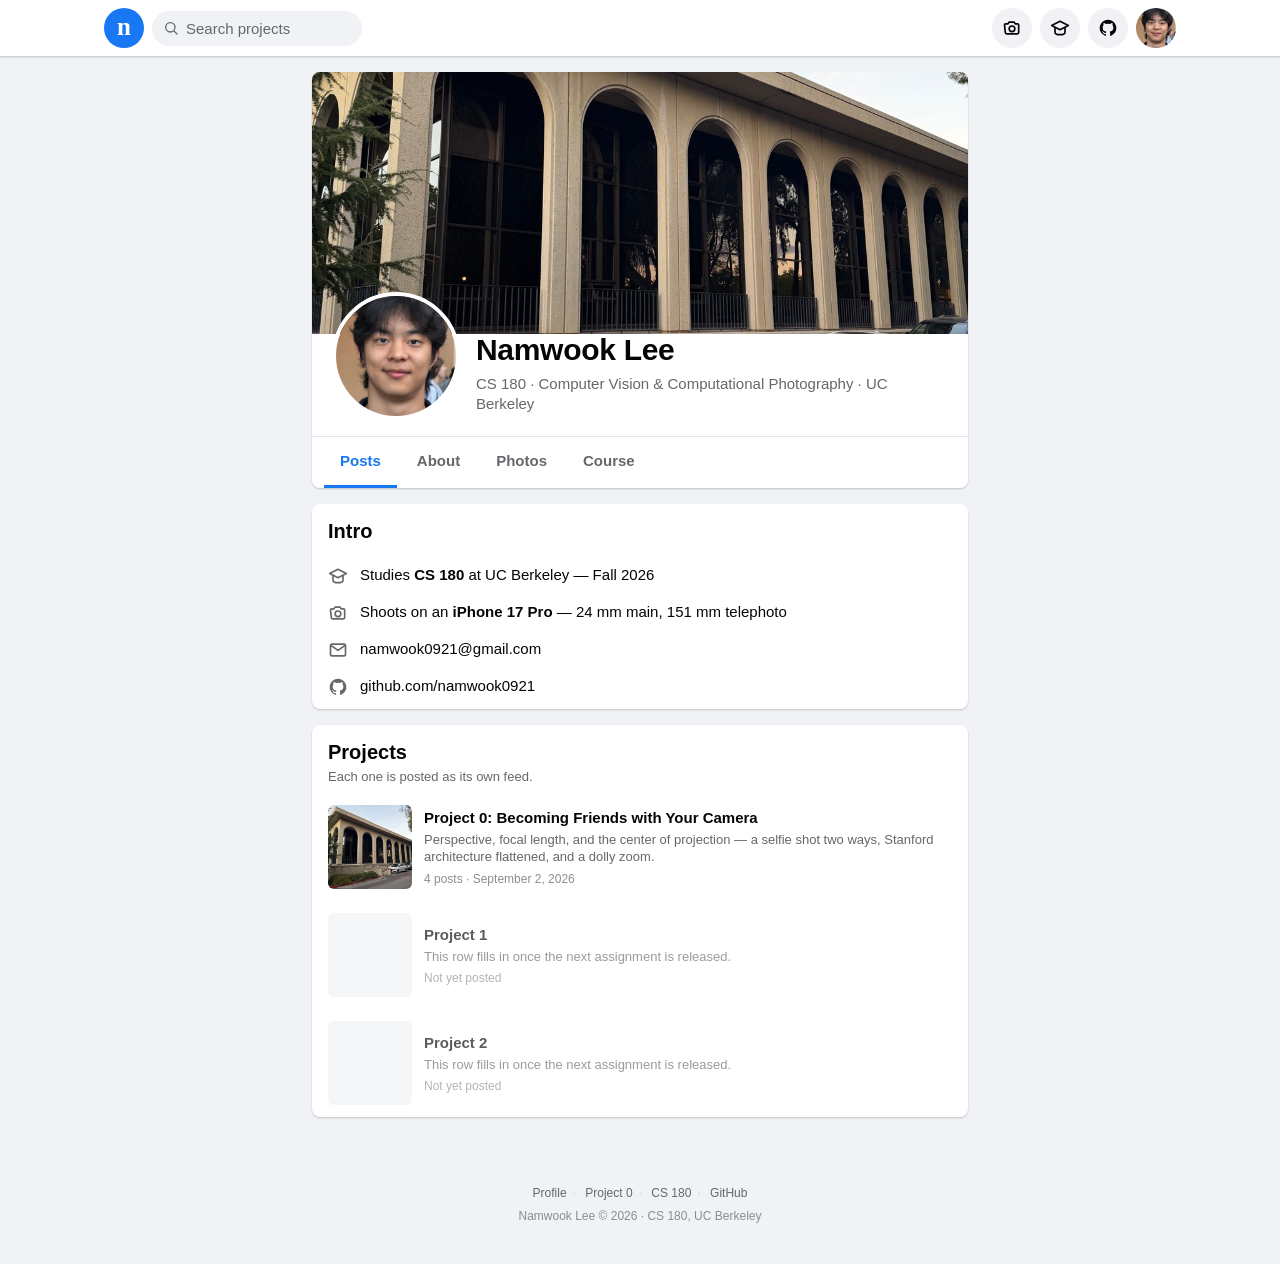
==== index.html @ f24f5252 "proj0 add part 2 Co-Authored-By: Claude Opus 5 <noreply@anthropic.com> Claude-Session: https://claud" ====
<!DOCTYPE html>
<html lang="en">
<head>
<meta charset="utf-8">
<meta name="viewport" content="width=device-width, initial-scale=1">
<title>Namwook Lee — CS 180, UC Berkeley</title>
<meta name="description" content="Project pages for CS 180: Intro to Computer Vision and Computational Photography at UC Berkeley, Fall 2026.">
<meta name="author" content="Namwook Lee">
<meta property="og:type" content="profile">
<meta property="og:title" content="Namwook Lee — CS 180">
<meta property="og:description" content="Projects for CS 180: Intro to Computer Vision and Computational Photography, UC Berkeley, Fall 2026.">
<link rel="stylesheet" href="assets/css/style.css">
<link rel="icon" href="data:image/svg+xml,<svg xmlns='http://www.w3.org/2000/svg' viewBox='0 0 100 100'><circle cx='50' cy='50' r='50' fill='%231877f2'/><text x='50' y='76' font-family='Georgia,serif' font-size='72' font-weight='bold' fill='%23fff' text-anchor='middle'>n</text></svg>">
</head>
<body>

<a class="skip" href="#main">Skip to content</a>
<svg class="sr" aria-hidden="true" focusable="false" xmlns="http://www.w3.org/2000/svg">
  <symbol id="i-search" viewBox="0 0 24 24" fill="none" stroke="currentColor" stroke-width="2" stroke-linecap="round" stroke-linejoin="round"><circle cx="11" cy="11" r="7"/><path d="M21 21l-4.3-4.3"/></symbol>
  <symbol id="i-globe" viewBox="0 0 24 24" fill="none" stroke="currentColor" stroke-width="2" stroke-linecap="round" stroke-linejoin="round"><circle cx="12" cy="12" r="9"/><path d="M3 12h18M12 3a15 15 0 0 1 0 18 15 15 0 0 1 0-18z"/></symbol>
  <symbol id="i-like" viewBox="0 0 24 24" fill="none" stroke="currentColor" stroke-width="2" stroke-linecap="round" stroke-linejoin="round"><path d="M14 9V5a3 3 0 0 0-3-3l-4 9v11h11.28a2 2 0 0 0 2-1.7l1.38-9a2 2 0 0 0-2-2.3z"/><path d="M7 22H4a2 2 0 0 1-2-2v-7a2 2 0 0 1 2-2h3"/></symbol>
  <symbol id="i-thumb" viewBox="0 0 24 24" fill="currentColor"><path d="M14.5 2.2 9.6 12v10h9.1a2 2 0 0 0 2-1.7l1.3-8.4a2 2 0 0 0-2-2.3h-4.3V4.6a2.4 2.4 0 0 0-1.2-2.4zM7.6 12H4.4a1.4 1.4 0 0 0-1.4 1.4v7.2A1.4 1.4 0 0 0 4.4 22h3.2z"/></symbol>
  <symbol id="i-heart" viewBox="0 0 24 24" fill="currentColor"><path d="M12 21s-8-4.9-8-10.4A4.6 4.6 0 0 1 12 7a4.6 4.6 0 0 1 8 3.6C20 16.1 12 21 12 21z"/></symbol>
  <symbol id="i-comment" viewBox="0 0 24 24" fill="none" stroke="currentColor" stroke-width="2" stroke-linecap="round" stroke-linejoin="round"><path d="M21 11.5a8.4 8.4 0 0 1-8.5 8.4 8.4 8.4 0 0 1-3.8-.9L3 21l1.9-5.7a8.4 8.4 0 0 1-.9-3.8A8.4 8.4 0 0 1 12.5 3 8.4 8.4 0 0 1 21 11.5z"/></symbol>
  <symbol id="i-share" viewBox="0 0 24 24" fill="none" stroke="currentColor" stroke-width="2" stroke-linecap="round" stroke-linejoin="round"><path d="M4 12v8a2 2 0 0 0 2 2h12a2 2 0 0 0 2-2v-8"/><path d="M16 6l-4-4-4 4"/><path d="M12 2v13"/></symbol>
  <symbol id="i-close" viewBox="0 0 24 24" fill="none" stroke="currentColor" stroke-width="2.2" stroke-linecap="round"><path d="M6 6l12 12M18 6L6 18"/></symbol>
  <symbol id="i-prev" viewBox="0 0 24 24" fill="none" stroke="currentColor" stroke-width="2.2" stroke-linecap="round" stroke-linejoin="round"><path d="M15 5l-7 7 7 7"/></symbol>
  <symbol id="i-next" viewBox="0 0 24 24" fill="none" stroke="currentColor" stroke-width="2.2" stroke-linecap="round" stroke-linejoin="round"><path d="M9 5l7 7-7 7"/></symbol>
  <symbol id="i-home" viewBox="0 0 24 24" fill="none" stroke="currentColor" stroke-width="2" stroke-linecap="round" stroke-linejoin="round"><path d="M3 10.5 12 3l9 7.5"/><path d="M5 9.8V20a1 1 0 0 0 1 1h12a1 1 0 0 0 1-1V9.8"/></symbol>
  <symbol id="i-github" viewBox="0 0 24 24" fill="currentColor"><path d="M12 2a10 10 0 0 0-3.16 19.49c.5.09.68-.22.68-.48v-1.7c-2.78.6-3.37-1.34-3.37-1.34-.45-1.16-1.11-1.47-1.11-1.47-.91-.62.07-.61.07-.61 1 .07 1.53 1.03 1.53 1.03.9 1.53 2.36 1.09 2.94.83.09-.65.35-1.09.63-1.34-2.22-.25-4.55-1.11-4.55-4.94 0-1.09.39-1.98 1.03-2.68-.1-.25-.45-1.27.1-2.64 0 0 .84-.27 2.75 1.02a9.5 9.5 0 0 1 5 0c1.91-1.29 2.75-1.02 2.75-1.02.55 1.37.2 2.39.1 2.64.64.7 1.03 1.59 1.03 2.68 0 3.84-2.34 4.68-4.57 4.93.36.31.68.92.68 1.85v2.74c0 .27.18.58.69.48A10 10 0 0 0 12 2z"/></symbol>
  <symbol id="i-school" viewBox="0 0 24 24" fill="none" stroke="currentColor" stroke-width="2" stroke-linecap="round" stroke-linejoin="round"><path d="M12 4 2 9l10 5 10-5-10-5z"/><path d="M6 11.5V17c0 1.7 2.7 3 6 3s6-1.3 6-3v-5.5"/></symbol>
  <symbol id="i-camera" viewBox="0 0 24 24" fill="none" stroke="currentColor" stroke-width="2" stroke-linecap="round" stroke-linejoin="round"><path d="M3 8.5A1.5 1.5 0 0 1 4.5 7h2.7l1.2-2h6.2l1.2 2h2.7A1.5 1.5 0 0 1 20 8.5v9A1.5 1.5 0 0 1 18.5 19h-13A1.5 1.5 0 0 1 4 17.5z"/><circle cx="12" cy="13" r="3.4"/></symbol>
  <symbol id="i-mail" viewBox="0 0 24 24" fill="none" stroke="currentColor" stroke-width="2" stroke-linecap="round" stroke-linejoin="round"><rect x="3" y="5" width="18" height="14" rx="2"/><path d="m3.5 6.5 8.5 6 8.5-6"/></symbol>
  <symbol id="i-link" viewBox="0 0 24 24" fill="none" stroke="currentColor" stroke-width="2" stroke-linecap="round" stroke-linejoin="round"><path d="M10 13a5 5 0 0 0 7.1 0l2.9-2.9a5 5 0 0 0-7.1-7.1L11.5 4.4"/><path d="M14 11a5 5 0 0 0-7.1 0L4 13.9a5 5 0 0 0 7.1 7.1l1.4-1.4"/></symbol>
</svg>

<header class="topbar">
  <div class="topbar__inner">
    <a class="logo" href="./" aria-label="Namwook Lee — home">n</a>
    <form class="searchpill" role="search" onsubmit="return false;">
      <svg aria-hidden="true"><use href="#i-search"/></svg>
      <label class="sr" for="q">Search this page</label>
      <input id="q" type="search" placeholder="Search projects" autocomplete="off">
    </form>
    <nav class="topicons" aria-label="Site">
      <a class="iconbtn" href="proj0/" title="Project 0" aria-label="Project 0"><svg aria-hidden="true"><use href="#i-camera"/></svg></a>
      <a class="iconbtn is-optional" href="https://cal-cs180.github.io/fa26/" target="_blank" rel="noopener" title="CS 180 course site" aria-label="CS 180 course site"><svg aria-hidden="true"><use href="#i-school"/></svg></a>
      <a class="iconbtn is-optional" href="https://github.com/namwook0921" target="_blank" rel="noopener" title="GitHub" aria-label="GitHub"><svg aria-hidden="true"><use href="#i-github"/></svg></a>
      <a class="iconbtn" href="./" title="Namwook Lee" aria-label="Namwook Lee"><img src="proj0/images/avatar.jpg" alt=""></a>
    </nav>
  </div>
</header>

<main class="feed" id="main">

  <div class="card">
    <div class="cover">
      <img src="proj0/images/cover.jpg" alt="Arcade of Galvez Hall receding toward a vanishing point">
    </div>
    <div class="profile">
      <img class="profile__pic" src="proj0/images/avatar.jpg" alt="Namwook Lee">
      <div class="profile__id">
        <h1>Namwook Lee</h1>
        <p>CS 180 · Computer Vision &amp; Computational Photography · UC Berkeley</p>
      </div>
    </div>
    <nav class="profile__nav" aria-label="Sections">
      <a class="is-active" href="./">Posts</a>
      <a href="#intro">About</a>
      <a href="proj0/#part1">Photos</a>
      <a href="https://cal-cs180.github.io/fa26/" target="_blank" rel="noopener">Course</a>
    </nav>
  </div>

  <div class="card" id="intro">
    <div class="cardhd">Intro</div>
    <div class="infolist">
      <div class="inforow"><svg aria-hidden="true"><use href="#i-school"/></svg>
        <div>Studies <b>CS 180</b> at UC Berkeley — Fall 2026</div></div>
      <div class="inforow"><svg aria-hidden="true"><use href="#i-camera"/></svg>
        <div>Shoots on an <b>iPhone 17 Pro</b> — 24 mm main, 151 mm telephoto</div></div>
      <div class="inforow"><svg aria-hidden="true"><use href="#i-mail"/></svg>
        <div><a href="mailto:namwook0921@gmail.com">namwook0921@gmail.com</a></div></div>
      <div class="inforow"><svg aria-hidden="true"><use href="#i-github"/></svg>
        <div><a href="https://github.com/namwook0921" target="_blank" rel="noopener">github.com/namwook0921</a></div></div>
    </div>
  </div>

  <div class="card">
    <div class="cardhd">Projects <span class="sub">Each one is posted as its own feed.</span></div>

    <a class="projectrow" href="proj0/" data-search="project 0 camera perspective selfie stanford dolly zoom">
      <img src="proj0/images/part2/galvez-wide.jpg" alt="Project 0 thumbnail">
      <div>
        <div class="projectrow__title">Project 0: Becoming Friends with Your Camera</div>
        <p class="projectrow__desc">
          Perspective, focal length, and the center of projection — a selfie shot two ways, Stanford
          architecture flattened, and a dolly zoom.
        </p>
        <div class="projectrow__meta">4 posts · September 2, 2026</div>
      </div>
    </a>

    <div class="projectrow is-soon" data-search="project 1 coming soon">
      <div class="thumbph"></div>
      <div>
        <div class="projectrow__title">Project 1</div>
        <p class="projectrow__desc">This row fills in once the next assignment is released.</p>
        <div class="projectrow__meta">Not yet posted</div>
      </div>
    </div>

    <div class="projectrow is-soon" data-search="project 2 coming soon">
      <div class="thumbph"></div>
      <div>
        <div class="projectrow__title">Project 2</div>
        <p class="projectrow__desc">This row fills in once the next assignment is released.</p>
        <div class="projectrow__meta">Not yet posted</div>
      </div>
    </div>
  </div>

  <p class="noresults" hidden>Nothing here matches your search.</p>

</main>

<footer class="foot">
  <div class="links">
    <a href="./">Profile</a><span>·</span>
    <a href="proj0/">Project 0</a><span>·</span>
    <a href="https://cal-cs180.github.io/fa26/" target="_blank" rel="noopener">CS 180</a><span>·</span>
    <a href="https://github.com/namwook0921" target="_blank" rel="noopener">GitHub</a>
  </div>
  Namwook Lee © 2026 · CS 180, UC Berkeley
</footer>

<div class="toast" role="status" aria-live="polite"></div>

<script src="assets/js/site.js"></script>
</body>
</html>
---- assets/css/style.css ----
/* ============================================================
   CS 180 course site — laid out as a social feed.
   Facebook-style chrome: #1877F2, system UI stack, white cards
   on #F0F2F5, reaction bar, comment bubbles, photo theater.
   ============================================================ */

:root {
  color-scheme: light;

  --blue:        #1877f2;
  --blue-dark:   #166fe5;
  --blue-wash:   #e7f3ff;
  --bg:          #f0f2f5;
  --card:        #ffffff;
  --hover:       #f2f2f2;
  --bubble:      #f0f2f5;

  --text:        #050505;
  --text-2:      #65676b;
  --text-3:      #8a8d91;
  --divider:     #ced0d4;
  --divider-soft:#e4e6eb;

  --like:        #1877f2;
  --heart:       #f33e58;

  --shadow: 0 1px 2px rgba(0,0,0,.2);
  --radius: 8px;

  --ui: -apple-system, BlinkMacSystemFont, "Segoe UI", Roboto, Helvetica, Arial, sans-serif;
  --mono: ui-monospace, SFMono-Regular, Menlo, Consolas, monospace;
}

*, *::before, *::after { box-sizing: border-box; }
html { -webkit-text-size-adjust: 100%; scroll-behavior: smooth; }
@media (prefers-reduced-motion: reduce) { html { scroll-behavior: auto; } * { transition: none !important; } }

body {
  margin: 0;
  background: var(--bg);
  color: var(--text);
  font-family: var(--ui);
  font-size: 15px;
  line-height: 1.34;
  -webkit-font-smoothing: antialiased;
}

img { max-width: 100%; display: block; }
a { color: var(--text); text-decoration: none; }
a:hover { text-decoration: underline; }
h1, h2, h3 { margin: 0; font-weight: 700; letter-spacing: -.01em; }
button { font: inherit; color: inherit; }
:focus-visible { outline: 2px solid var(--blue); outline-offset: 2px; border-radius: 4px; }

.sr { position: absolute; width: 1px; height: 1px; overflow: hidden; clip: rect(0 0 0 0); white-space: nowrap; }
.skip { position: absolute; left: -9999px; top: 0; z-index: 300;
  background: var(--blue); color: #fff; padding: 8px 14px; border-radius: 0 0 6px 0; }
.skip:focus { left: 0; }

/* ---------------- Top bar ---------------- */
.topbar {
  position: sticky; top: 0; z-index: 100;
  background: var(--card); box-shadow: var(--shadow);
}
.topbar__inner {
  max-width: 1100px; margin: 0 auto; padding: 0 14px;
  height: 56px; display: flex; align-items: center; gap: 8px;
}
.logo {
  width: 40px; height: 40px; border-radius: 50%; background: var(--blue);
  display: grid; place-items: center; color: #fff;
  font-size: 25px; font-weight: 800; line-height: 1; padding-bottom: 4px;
  font-family: Georgia, "Times New Roman", serif; flex: none;
}
.logo:hover { text-decoration: none; }

.searchpill { display: flex; align-items: center; position: relative; }
.searchpill svg { position: absolute; left: 11px; width: 16px; height: 16px; color: var(--text-2); pointer-events: none; }
.searchpill input {
  font-family: var(--ui); font-size: 15px; color: var(--text);
  background: var(--bubble); border: none; border-radius: 20px;
  padding: 9px 12px 9px 34px; width: 210px;
}
.searchpill input::placeholder { color: var(--text-2); }
.searchpill input:focus { outline: none; box-shadow: 0 0 0 2px var(--blue); }
@media (max-width: 620px) { .searchpill input { width: 150px; } }

.topicons { margin-left: auto; display: flex; align-items: center; gap: 8px; }
.iconbtn {
  width: 40px; height: 40px; border-radius: 50%; background: var(--bubble);
  display: grid; place-items: center; color: var(--text); flex: none;
  transition: background-color .15s ease;
}
.iconbtn:hover { background: #e0e2e7; text-decoration: none; }
.iconbtn svg { width: 20px; height: 20px; }
.iconbtn img { width: 40px; height: 40px; border-radius: 50%; object-fit: cover; }
@media (max-width: 520px) { .iconbtn.is-optional { display: none; } }

/* ---------------- Feed ---------------- */
.feed { max-width: 680px; margin: 0 auto; padding: 16px 12px 48px; }
.feed--wide { max-width: 940px; }

.card {
  background: var(--card); border-radius: var(--radius); box-shadow: var(--shadow);
  margin-bottom: 16px; overflow: hidden;
}

/* ---------------- Profile header (home) ---------------- */
.cover { aspect-ratio: 5 / 2; background: var(--bubble); }
.cover img { width: 100%; height: 100%; object-fit: cover; }
.profile {
  display: flex; align-items: flex-end; gap: 16px; padding: 0 20px 16px;
  margin-top: -42px; flex-wrap: wrap;
}
.profile__pic {
  width: 128px; height: 128px; border-radius: 50%; border: 4px solid var(--card);
  background: var(--card); object-fit: cover; flex: none;
}
.profile__id { padding-bottom: 6px; flex: 1 1 240px; min-width: 0; }
.profile__id h1 { font-size: 30px; }
.profile__id p { margin: 4px 0 0; color: var(--text-2); font-size: 15px; }
.profile__nav { display: flex; gap: 4px; border-top: 1px solid var(--divider-soft); padding: 0 12px; }
.profile__nav a {
  padding: 14px 16px; font-weight: 600; font-size: 15px; color: var(--text-2);
  border-bottom: 3px solid transparent; border-radius: 6px 6px 0 0;
}
.profile__nav a:hover { background: var(--hover); text-decoration: none; }
.profile__nav a.is-active { color: var(--blue); border-bottom-color: var(--blue); }

/* ---------------- Post ---------------- */
.post__hd { display: flex; align-items: center; gap: 10px; padding: 12px 16px 10px; }
.avatar { width: 40px; height: 40px; border-radius: 50%; object-fit: cover; flex: none; background: var(--bubble); }
.avatar--sm { width: 32px; height: 32px; }
.post__author { font-weight: 600; font-size: 15px; }
.post__meta { font-size: 13px; color: var(--text-2); display: flex; align-items: center; gap: 5px; margin-top: 1px; }
.post__meta svg { width: 12px; height: 12px; }
.post__tag {
  margin-left: auto; font-size: 12px; font-weight: 600; color: var(--blue);
  background: var(--blue-wash); padding: 4px 9px; border-radius: 12px; white-space: nowrap;
}

.post__text { padding: 0 16px 12px; font-size: 17px; line-height: 1.4; }
.post__text .hash { color: var(--blue); }

/* photo grids — every photo here is 3:4, so a plain grid lines up with no cropping */
.grid { display: grid; gap: 2px; background: #fff; }
.grid--2 { grid-template-columns: 1fr 1fr; }
.grid--4 { grid-template-columns: 1fr 1fr; }
.grid--1 { grid-template-columns: 1fr; }
.grid figure { margin: 0; position: relative; background: #000; }
/* Every photo here is 3:4, so pinning the tile ratio lines the grid up with no cropping. */
.grid img { width: 100%; height: auto; aspect-ratio: 3 / 4; object-fit: cover; cursor: pointer; }
.grid--1 img { aspect-ratio: auto; object-fit: contain; max-height: 620px; background: #000; }
.shotlabel {
  position: absolute; left: 8px; top: 8px; z-index: 2;
  font-size: 11px; font-weight: 600; letter-spacing: .02em; color: #fff;
  background: rgba(0,0,0,.6); padding: 3px 8px; border-radius: 4px;
  backdrop-filter: blur(4px); -webkit-backdrop-filter: blur(4px);
}
.shotlabel--wide { background: rgba(191,54,38,.85); }
.shotlabel--tele { background: rgba(20,116,72,.85); }

/* technical strip under a post's photos */
.exif { display: flex; flex-wrap: wrap; gap: 6px; padding: 10px 16px 0; margin: 0; list-style: none; }
.exif li {
  font-family: var(--mono); font-size: 11px; color: var(--text-2);
  background: var(--bubble); border-radius: 4px; padding: 3px 7px;
}
.exif b { color: var(--text); font-weight: 600; }

/* ---------------- Reaction + action bar ---------------- */
.counts {
  display: flex; align-items: center; gap: 6px; padding: 10px 16px;
  font-size: 13px; color: var(--text-2);
}
.reacts { display: flex; align-items: center; }
.react {
  width: 18px; height: 18px; border-radius: 50%; display: grid; place-items: center;
  border: 2px solid var(--card); margin-right: -4px;
}
.react svg { width: 10px; height: 10px; color: #fff; }
.react--like { background: var(--like); }
.react--love { background: var(--heart); }
.counts .spacer { margin-left: auto; }
.counts a { color: var(--text-2); }

.actions {
  display: flex; border-top: 1px solid var(--divider-soft); margin: 0 12px; padding: 4px 0;
}
.actionbtn {
  flex: 1; display: flex; align-items: center; justify-content: center; gap: 8px;
  background: none; border: none; border-radius: 6px; padding: 8px 4px; cursor: pointer;
  font-size: 15px; font-weight: 600; color: var(--text-2);
  transition: background-color .15s ease;
}
.actionbtn:hover { background: var(--hover); }
.actionbtn svg { width: 18px; height: 18px; }
.actionbtn.is-liked { color: var(--blue); }
.actionbtn.is-liked svg { fill: currentColor; }
@media (max-width: 460px) { .actionbtn span { display: none; } }

/* ---------------- Comments ---------------- */
.comments { border-top: 1px solid var(--divider-soft); padding: 10px 16px 14px; }
.comment { display: flex; gap: 8px; margin-bottom: 12px; }
.comment:last-child { margin-bottom: 0; }
.comment__body { min-width: 0; flex: 1; }
.bubble { background: var(--bubble); border-radius: 18px; padding: 8px 12px; display: inline-block; max-width: 100%; }
.bubble__who { font-weight: 600; font-size: 13px; margin-bottom: 2px; }
.bubble__who .badge {
  font-size: 10px; font-weight: 700; color: var(--blue); background: var(--blue-wash);
  padding: 1px 6px; border-radius: 8px; margin-left: 5px; vertical-align: 1px;
}
.bubble p { margin: 0 0 9px; font-size: 15px; line-height: 1.42; }
.bubble p:last-child { margin-bottom: 0; }
.bubble strong { font-weight: 600; }
.bubble em.term { font-style: normal; border-bottom: 1.5px solid var(--blue); }
.comment__meta { font-size: 12px; color: var(--text-2); padding: 4px 12px 0; display: flex; gap: 12px; }
.comment__meta b { font-weight: 600; }

.morebtn {
  background: none; border: none; padding: 4px 0; cursor: pointer;
  font-size: 14px; font-weight: 600; color: var(--text-2);
}
.morebtn:hover { text-decoration: underline; }

/* ---------------- Info card rows (home) ---------------- */
.infolist { margin: 0; padding: 4px 0; }
.inforow { display: flex; align-items: flex-start; gap: 12px; padding: 8px 16px; font-size: 15px; }
.inforow svg { width: 20px; height: 20px; color: var(--text-2); flex: none; margin-top: 1px; }
.inforow b { font-weight: 600; }
.cardhd { padding: 14px 16px 8px; font-size: 20px; font-weight: 700; }
.cardhd .sub { display: block; font-size: 13px; font-weight: 400; color: var(--text-2); margin-top: 2px; }

.projectrow { display: flex; gap: 12px; padding: 12px 16px; align-items: center; }
.projectrow:hover { background: var(--hover); }
.projectrow img, .projectrow .thumbph {
  width: 84px; height: 84px; border-radius: 6px; object-fit: cover; flex: none; background: var(--bubble);
}
.projectrow__title { font-weight: 600; font-size: 15px; }
.projectrow__desc { font-size: 13px; color: var(--text-2); margin: 3px 0 0; }
.projectrow__meta { font-size: 12px; color: var(--text-3); margin-top: 5px; }
.projectrow.is-soon { opacity: .65; }

/* ---------------- Placeholders ---------------- */
.is-missing img { display: none; }
.grid .is-missing, figure.is-missing { aspect-ratio: 3 / 4; }
.is-missing { display: grid !important; place-items: center; background: var(--bubble) !important; }
.ph { display: grid; place-items: center; gap: 6px; text-align: center; padding: 14px; width: 100%; }
.ph svg { width: 26px; height: 26px; color: var(--text-3); }
.ph__label { font-size: 12px; color: var(--text-2); font-weight: 600; }
.ph__path { font-family: var(--mono); font-size: 10px; color: var(--text-3); overflow-wrap: anywhere; }
.projectrow .ph__label, .projectrow .ph__path, .iconbtn .ph__label, .iconbtn .ph__path { display: none; }

/* ---------------- Search filtering ---------------- */
.is-filtered { display: none !important; }
.noresults { text-align: center; color: var(--text-2); font-size: 15px; padding: 24px; }

/* ---------------- Photo theater ---------------- */
.lb { position: fixed; inset: 0; z-index: 300; display: none; background: rgba(0,0,0,.94); }
.lb.is-open { display: grid; grid-template-rows: 1fr auto; }
.lb__stage { display: grid; place-items: center; padding: 56px 64px 8px; min-height: 0; }
.lb__stage img { max-width: 100%; max-height: 100%; object-fit: contain; }
.lb__bar { padding: 12px 20px 20px; text-align: center; color: #e4e6eb; font-size: 13px; line-height: 1.5; }
.lb__bar .cap { max-width: 680px; margin: 0 auto; }
.lb__bar .idx { color: #b0b3b8; margin-top: 6px; font-size: 12px; }
.lb__btn {
  position: absolute; width: 40px; height: 40px; border-radius: 50%;
  background: rgba(255,255,255,.14); border: none; color: #fff; cursor: pointer;
  display: grid; place-items: center;
}
.lb__btn:hover { background: rgba(255,255,255,.26); }
.lb__btn svg { width: 18px; height: 18px; }
.lb__close { top: 14px; left: 14px; }
.lb__prev { left: 14px; top: 50%; transform: translateY(-50%); }
.lb__next { right: 14px; top: 50%; transform: translateY(-50%); }
@media (max-width: 520px) { .lb__stage { padding: 56px 12px 8px; } }

/* ---------------- Toast ---------------- */
.toast {
  position: fixed; left: 50%; bottom: 26px; transform: translate(-50%, 12px);
  background: #333; color: #fff; font-size: 14px; padding: 10px 16px; border-radius: 6px;
  opacity: 0; pointer-events: none; transition: opacity .18s ease, transform .18s ease; z-index: 400;
}
.toast.is-on { opacity: 1; transform: translate(-50%, 0); }

/* ---------------- Footer ---------------- */
.foot { text-align: center; font-size: 12px; color: var(--text-3); padding: 4px 16px 40px; }
.foot a { color: var(--text-2); }
.foot .links { margin-bottom: 6px; }
.foot .links span { margin: 0 6px; color: var(--divider); }

/* ---------------- Print (Gradescope PDF) ---------------- */
.printhead { display: none; }

@media print {
  @page { margin: 13mm 12mm; }
  body { background: #fff; font-size: 10.5pt; }
  .topbar, .actions, .counts, .lb, .toast, .skip, .morebtn,
  .profile__nav, [data-print="hide"] { display: none !important; }
  .printhead {
    display: block; border-bottom: 1.5pt solid #000; padding-bottom: 5pt; margin-bottom: 12pt;
    font-family: var(--mono); font-size: 8pt; line-height: 1.5;
  }
  .printhead .u { word-break: break-all; }
  .feed { max-width: none; padding: 0; }
  .card { box-shadow: none; border: .5pt solid #bbb; margin-bottom: 12pt; break-inside: auto; }
  .post__hd, .post__text { break-after: avoid; }
  .grid { gap: 4pt; }
  .grid img { max-height: 3in; width: auto; margin-inline: auto; object-fit: contain; }
  .grid--4 img { max-height: 2.4in; }
  .grid figure { background: #fff; break-inside: avoid; text-align: center; }
  /* Overlaid labels float off centered images on paper, so print them above instead. */
  .shotlabel { position: static; display: inline-block; margin: 0 0 4pt;
    background: #444 !important; -webkit-print-color-adjust: exact; print-color-adjust: exact; }
  .comments { border-top: .5pt solid #bbb; }
  .comment { break-inside: avoid; }
  .bubble { background: #f4f4f4; }
  .comment__meta { display: none; }
  a { color: #000; }
}
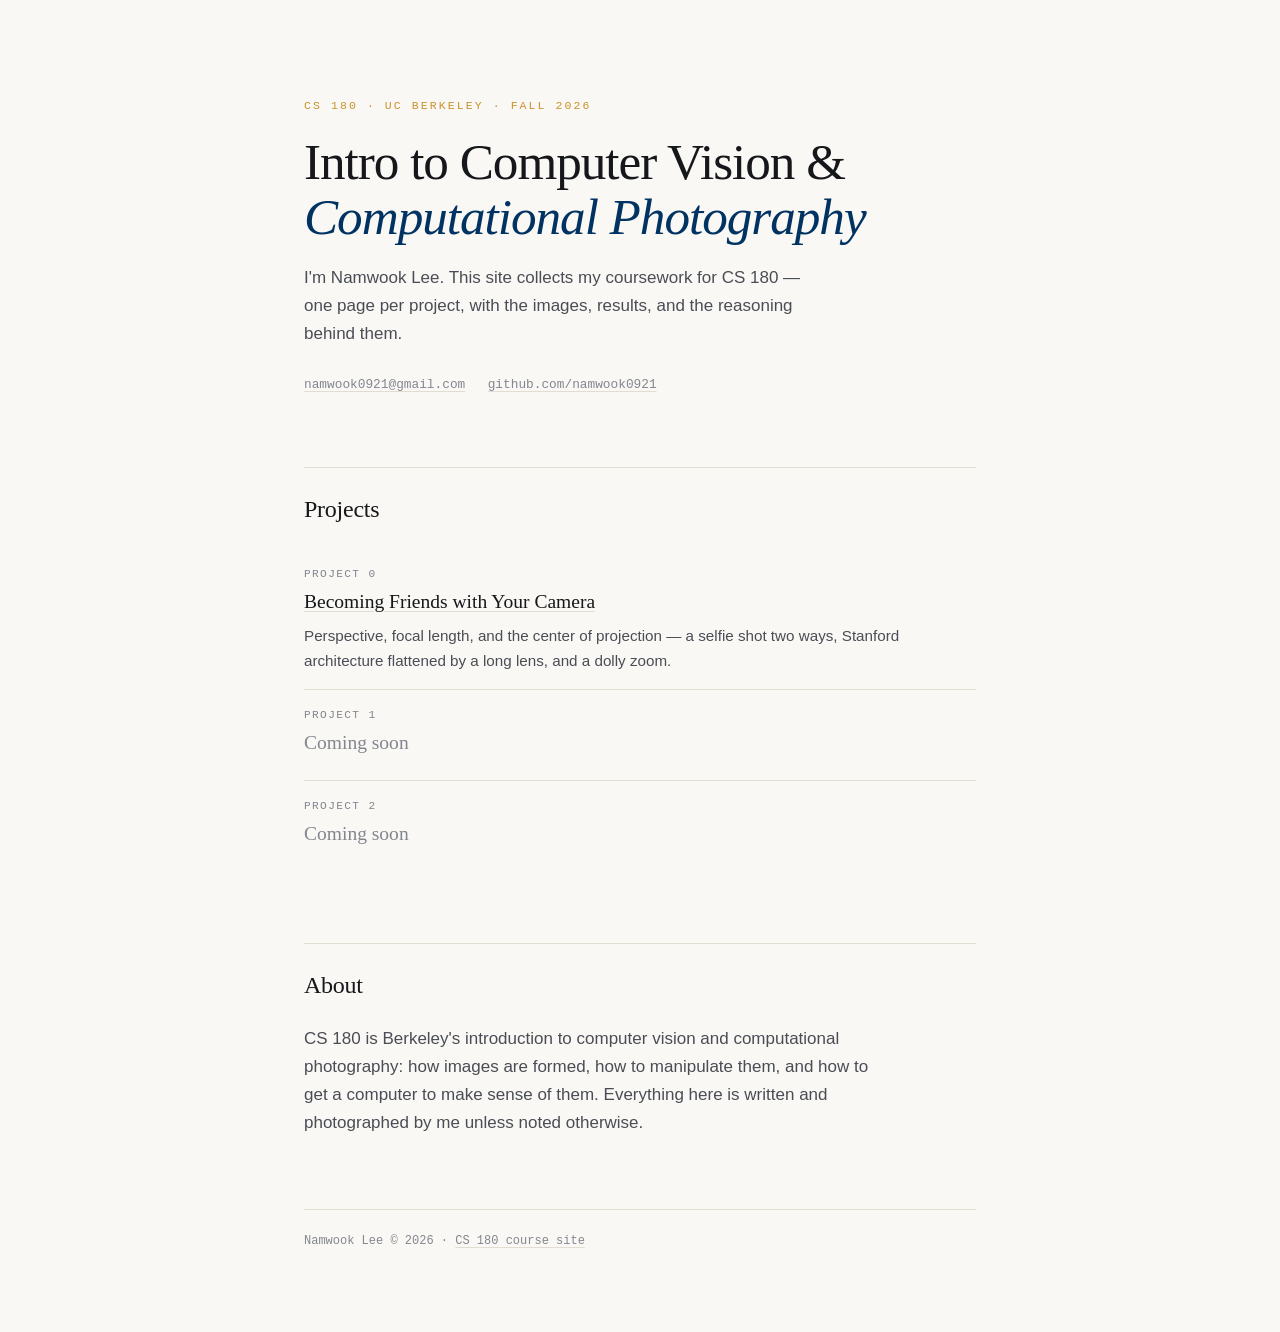
==== commit 76d1392c: "proj0 part 3 + website" ====
--- a/index.html
+++ b/index.html
@@ -4,138 +4,134 @@
 <meta charset="utf-8">
 <meta name="viewport" content="width=device-width, initial-scale=1">
 <title>Namwook Lee — CS 180, UC Berkeley</title>
-<meta name="description" content="Project pages for CS 180: Intro to Computer Vision and Computational Photography at UC Berkeley, Fall 2026.">
+<meta name="description" content="Coursework for CS 180: Intro to Computer Vision and Computational Photography at UC Berkeley, Fall 2026.">
 <meta name="author" content="Namwook Lee">
-<meta property="og:type" content="profile">
+<meta property="og:type" content="website">
 <meta property="og:title" content="Namwook Lee — CS 180">
-<meta property="og:description" content="Projects for CS 180: Intro to Computer Vision and Computational Photography, UC Berkeley, Fall 2026.">
-<link rel="stylesheet" href="assets/css/style.css">
-<link rel="icon" href="data:image/svg+xml,<svg xmlns='http://www.w3.org/2000/svg' viewBox='0 0 100 100'><circle cx='50' cy='50' r='50' fill='%231877f2'/><text x='50' y='76' font-family='Georgia,serif' font-size='72' font-weight='bold' fill='%23fff' text-anchor='middle'>n</text></svg>">
+<meta property="og:description" content="Projects for CS 180 at UC Berkeley, Fall 2026.">
+<link rel="icon" href="data:image/svg+xml,<svg xmlns='http://www.w3.org/2000/svg' viewBox='0 0 100 100'><rect width='100' height='100' rx='22' fill='%23003262'/><circle cx='50' cy='50' r='22' fill='none' stroke='%23fdb515' stroke-width='8'/><circle cx='50' cy='50' r='7' fill='%23fdb515'/></svg>">
+<style>
+  :root {
+    color-scheme: light;
+    --paper: #faf8f4;
+    --ink: #16171a;
+    --ink-2: #4a4d55;
+    --ink-3: #83868f;
+    --rule: #e2ddd2;
+    --blue: #003262;   /* Berkeley Blue */
+    --gold: #c9922b;   /* California Gold */
+    --serif: "Iowan Old Style", "Palatino Linotype", Palatino, Georgia, serif;
+    --sans: -apple-system, BlinkMacSystemFont, "Segoe UI", Helvetica, Arial, sans-serif;
+    --mono: ui-monospace, SFMono-Regular, Menlo, Consolas, monospace;
+  }
+  @media (prefers-color-scheme: dark) {
+    :root {
+      color-scheme: dark;
+      --paper: #0f1113; --ink: #edeae4; --ink-2: #b3b0aa; --ink-3: #7d7b76;
+      --rule: #2a2e33; --blue: #7fb2e5; --gold: #f0b53f;
+    }
+  }
+
+  * { box-sizing: border-box; }
+  body {
+    margin: 0 auto; padding: 0 1.5rem 5rem; max-width: 720px;
+    background: var(--paper); color: var(--ink);
+    font-family: var(--sans); font-size: 17px; line-height: 1.65;
+    -webkit-font-smoothing: antialiased;
+  }
+  a { color: inherit; text-decoration-color: var(--rule); text-underline-offset: 3px; }
+  a:hover { text-decoration-color: var(--gold); }
+
+  header { padding: clamp(3rem, 10vw, 6rem) 0 0; }
+  .course {
+    font-family: var(--mono); font-size: .72rem; letter-spacing: .18em;
+    text-transform: uppercase; color: var(--gold); margin: 0 0 1.2rem;
+  }
+  h1 {
+    font-family: var(--serif); font-weight: 500; font-size: clamp(2.1rem, 6vw, 3.2rem);
+    line-height: 1.08; letter-spacing: -.02em; margin: 0 0 1.2rem;
+  }
+  h1 em { font-style: italic; color: var(--blue); }
+  .lede { color: var(--ink-2); margin: 0 0 1.6rem; max-width: 55ch; }
+  .meta {
+    display: flex; flex-wrap: wrap; gap: .3rem 1.4rem;
+    font-family: var(--mono); font-size: .8rem; color: var(--ink-3);
+  }
+
+  h2 {
+    font-family: var(--serif); font-weight: 500; font-size: 1.5rem; letter-spacing: -.01em;
+    margin: clamp(3rem, 7vw, 4.5rem) 0 1.2rem; padding-top: 1.4rem;
+    border-top: 1px solid var(--rule);
+  }
+
+  ul.projects { list-style: none; margin: 0; padding: 0; }
+  ul.projects li { padding: 1rem 0; border-bottom: 1px solid var(--rule); }
+  ul.projects li:last-child { border-bottom: none; }
+  .no {
+    font-family: var(--mono); font-size: .7rem; letter-spacing: .12em;
+    text-transform: uppercase; color: var(--ink-3);
+  }
+  .title { font-family: var(--serif); font-size: 1.22rem; margin: .15rem 0 .3rem; }
+  .desc { color: var(--ink-2); font-size: .95rem; margin: 0; }
+  .soon { color: var(--ink-3); }
+  .soon .title { color: var(--ink-3); }
+
+  p.body { color: var(--ink-2); max-width: 62ch; }
+
+  footer {
+    margin-top: clamp(3rem, 7vw, 4.5rem); padding-top: 1.4rem; border-top: 1px solid var(--rule);
+    font-family: var(--mono); font-size: .75rem; color: var(--ink-3);
+  }
+</style>
 </head>
 <body>
 
-<a class="skip" href="#main">Skip to content</a>
-<svg class="sr" aria-hidden="true" focusable="false" xmlns="http://www.w3.org/2000/svg">
-  <symbol id="i-search" viewBox="0 0 24 24" fill="none" stroke="currentColor" stroke-width="2" stroke-linecap="round" stroke-linejoin="round"><circle cx="11" cy="11" r="7"/><path d="M21 21l-4.3-4.3"/></symbol>
-  <symbol id="i-globe" viewBox="0 0 24 24" fill="none" stroke="currentColor" stroke-width="2" stroke-linecap="round" stroke-linejoin="round"><circle cx="12" cy="12" r="9"/><path d="M3 12h18M12 3a15 15 0 0 1 0 18 15 15 0 0 1 0-18z"/></symbol>
-  <symbol id="i-like" viewBox="0 0 24 24" fill="none" stroke="currentColor" stroke-width="2" stroke-linecap="round" stroke-linejoin="round"><path d="M14 9V5a3 3 0 0 0-3-3l-4 9v11h11.28a2 2 0 0 0 2-1.7l1.38-9a2 2 0 0 0-2-2.3z"/><path d="M7 22H4a2 2 0 0 1-2-2v-7a2 2 0 0 1 2-2h3"/></symbol>
-  <symbol id="i-thumb" viewBox="0 0 24 24" fill="currentColor"><path d="M14.5 2.2 9.6 12v10h9.1a2 2 0 0 0 2-1.7l1.3-8.4a2 2 0 0 0-2-2.3h-4.3V4.6a2.4 2.4 0 0 0-1.2-2.4zM7.6 12H4.4a1.4 1.4 0 0 0-1.4 1.4v7.2A1.4 1.4 0 0 0 4.4 22h3.2z"/></symbol>
-  <symbol id="i-heart" viewBox="0 0 24 24" fill="currentColor"><path d="M12 21s-8-4.9-8-10.4A4.6 4.6 0 0 1 12 7a4.6 4.6 0 0 1 8 3.6C20 16.1 12 21 12 21z"/></symbol>
-  <symbol id="i-comment" viewBox="0 0 24 24" fill="none" stroke="currentColor" stroke-width="2" stroke-linecap="round" stroke-linejoin="round"><path d="M21 11.5a8.4 8.4 0 0 1-8.5 8.4 8.4 8.4 0 0 1-3.8-.9L3 21l1.9-5.7a8.4 8.4 0 0 1-.9-3.8A8.4 8.4 0 0 1 12.5 3 8.4 8.4 0 0 1 21 11.5z"/></symbol>
-  <symbol id="i-share" viewBox="0 0 24 24" fill="none" stroke="currentColor" stroke-width="2" stroke-linecap="round" stroke-linejoin="round"><path d="M4 12v8a2 2 0 0 0 2 2h12a2 2 0 0 0 2-2v-8"/><path d="M16 6l-4-4-4 4"/><path d="M12 2v13"/></symbol>
-  <symbol id="i-close" viewBox="0 0 24 24" fill="none" stroke="currentColor" stroke-width="2.2" stroke-linecap="round"><path d="M6 6l12 12M18 6L6 18"/></symbol>
-  <symbol id="i-prev" viewBox="0 0 24 24" fill="none" stroke="currentColor" stroke-width="2.2" stroke-linecap="round" stroke-linejoin="round"><path d="M15 5l-7 7 7 7"/></symbol>
-  <symbol id="i-next" viewBox="0 0 24 24" fill="none" stroke="currentColor" stroke-width="2.2" stroke-linecap="round" stroke-linejoin="round"><path d="M9 5l7 7-7 7"/></symbol>
-  <symbol id="i-home" viewBox="0 0 24 24" fill="none" stroke="currentColor" stroke-width="2" stroke-linecap="round" stroke-linejoin="round"><path d="M3 10.5 12 3l9 7.5"/><path d="M5 9.8V20a1 1 0 0 0 1 1h12a1 1 0 0 0 1-1V9.8"/></symbol>
-  <symbol id="i-github" viewBox="0 0 24 24" fill="currentColor"><path d="M12 2a10 10 0 0 0-3.16 19.49c.5.09.68-.22.68-.48v-1.7c-2.78.6-3.37-1.34-3.37-1.34-.45-1.16-1.11-1.47-1.11-1.47-.91-.62.07-.61.07-.61 1 .07 1.53 1.03 1.53 1.03.9 1.53 2.36 1.09 2.94.83.09-.65.35-1.09.63-1.34-2.22-.25-4.55-1.11-4.55-4.94 0-1.09.39-1.98 1.03-2.68-.1-.25-.45-1.27.1-2.64 0 0 .84-.27 2.75 1.02a9.5 9.5 0 0 1 5 0c1.91-1.29 2.75-1.02 2.75-1.02.55 1.37.2 2.39.1 2.64.64.7 1.03 1.59 1.03 2.68 0 3.84-2.34 4.68-4.57 4.93.36.31.68.92.68 1.85v2.74c0 .27.18.58.69.48A10 10 0 0 0 12 2z"/></symbol>
-  <symbol id="i-school" viewBox="0 0 24 24" fill="none" stroke="currentColor" stroke-width="2" stroke-linecap="round" stroke-linejoin="round"><path d="M12 4 2 9l10 5 10-5-10-5z"/><path d="M6 11.5V17c0 1.7 2.7 3 6 3s6-1.3 6-3v-5.5"/></symbol>
-  <symbol id="i-camera" viewBox="0 0 24 24" fill="none" stroke="currentColor" stroke-width="2" stroke-linecap="round" stroke-linejoin="round"><path d="M3 8.5A1.5 1.5 0 0 1 4.5 7h2.7l1.2-2h6.2l1.2 2h2.7A1.5 1.5 0 0 1 20 8.5v9A1.5 1.5 0 0 1 18.5 19h-13A1.5 1.5 0 0 1 4 17.5z"/><circle cx="12" cy="13" r="3.4"/></symbol>
-  <symbol id="i-mail" viewBox="0 0 24 24" fill="none" stroke="currentColor" stroke-width="2" stroke-linecap="round" stroke-linejoin="round"><rect x="3" y="5" width="18" height="14" rx="2"/><path d="m3.5 6.5 8.5 6 8.5-6"/></symbol>
-  <symbol id="i-link" viewBox="0 0 24 24" fill="none" stroke="currentColor" stroke-width="2" stroke-linecap="round" stroke-linejoin="round"><path d="M10 13a5 5 0 0 0 7.1 0l2.9-2.9a5 5 0 0 0-7.1-7.1L11.5 4.4"/><path d="M14 11a5 5 0 0 0-7.1 0L4 13.9a5 5 0 0 0 7.1 7.1l1.4-1.4"/></symbol>
-</svg>
-
-<header class="topbar">
-  <div class="topbar__inner">
-    <a class="logo" href="./" aria-label="Namwook Lee — home">n</a>
-    <form class="searchpill" role="search" onsubmit="return false;">
-      <svg aria-hidden="true"><use href="#i-search"/></svg>
-      <label class="sr" for="q">Search this page</label>
-      <input id="q" type="search" placeholder="Search projects" autocomplete="off">
-    </form>
-    <nav class="topicons" aria-label="Site">
-      <a class="iconbtn" href="proj0/" title="Project 0" aria-label="Project 0"><svg aria-hidden="true"><use href="#i-camera"/></svg></a>
-      <a class="iconbtn is-optional" href="https://cal-cs180.github.io/fa26/" target="_blank" rel="noopener" title="CS 180 course site" aria-label="CS 180 course site"><svg aria-hidden="true"><use href="#i-school"/></svg></a>
-      <a class="iconbtn is-optional" href="https://github.com/namwook0921" target="_blank" rel="noopener" title="GitHub" aria-label="GitHub"><svg aria-hidden="true"><use href="#i-github"/></svg></a>
-      <a class="iconbtn" href="./" title="Namwook Lee" aria-label="Namwook Lee"><img src="proj0/images/avatar.jpg" alt=""></a>
-    </nav>
+<header>
+  <p class="course">CS&nbsp;180 · UC Berkeley · Fall&nbsp;2026</p>
+  <h1>Intro to Computer Vision &amp; <em>Computational Photography</em></h1>
+  <p class="lede">
+    I'm Namwook Lee. This site collects my coursework for CS&nbsp;180 — one page per project,
+    with the images, results, and the reasoning behind them.
+  </p>
+  <div class="meta">
+    <a href="mailto:namwook0921@gmail.com">namwook0921@gmail.com</a>
+    <a href="https://github.com/namwook0921">github.com/namwook0921</a>
   </div>
 </header>
 
-<main class="feed" id="main">
+<main>
+  <h2>Projects</h2>
+  <ul class="projects">
+    <li>
+      <div class="no">Project 0</div>
+      <div class="title"><a href="proj0/">Becoming Friends with Your Camera</a></div>
+      <p class="desc">
+        Perspective, focal length, and the center of projection — a selfie shot two ways, Stanford
+        architecture flattened by a long lens, and a dolly zoom.
+      </p>
+    </li>
+    <li class="soon">
+      <div class="no">Project 1</div>
+      <div class="title">Coming soon</div>
+    </li>
+    <li class="soon">
+      <div class="no">Project 2</div>
+      <div class="title">Coming soon</div>
+    </li>
+  </ul>
 
-  <div class="card">
-    <div class="cover">
-      <img src="proj0/images/cover.jpg" alt="Arcade of Galvez Hall receding toward a vanishing point">
-    </div>
-    <div class="profile">
-      <img class="profile__pic" src="proj0/images/avatar.jpg" alt="Namwook Lee">
-      <div class="profile__id">
-        <h1>Namwook Lee</h1>
-        <p>CS 180 · Computer Vision &amp; Computational Photography · UC Berkeley</p>
-      </div>
-    </div>
-    <nav class="profile__nav" aria-label="Sections">
-      <a class="is-active" href="./">Posts</a>
-      <a href="#intro">About</a>
-      <a href="proj0/#part1">Photos</a>
-      <a href="https://cal-cs180.github.io/fa26/" target="_blank" rel="noopener">Course</a>
-    </nav>
-  </div>
-
-  <div class="card" id="intro">
-    <div class="cardhd">Intro</div>
-    <div class="infolist">
-      <div class="inforow"><svg aria-hidden="true"><use href="#i-school"/></svg>
-        <div>Studies <b>CS 180</b> at UC Berkeley — Fall 2026</div></div>
-      <div class="inforow"><svg aria-hidden="true"><use href="#i-camera"/></svg>
-        <div>Shoots on an <b>iPhone 17 Pro</b> — 24 mm main, 151 mm telephoto</div></div>
-      <div class="inforow"><svg aria-hidden="true"><use href="#i-mail"/></svg>
-        <div><a href="mailto:namwook0921@gmail.com">namwook0921@gmail.com</a></div></div>
-      <div class="inforow"><svg aria-hidden="true"><use href="#i-github"/></svg>
-        <div><a href="https://github.com/namwook0921" target="_blank" rel="noopener">github.com/namwook0921</a></div></div>
-    </div>
-  </div>
-
-  <div class="card">
-    <div class="cardhd">Projects <span class="sub">Each one is posted as its own feed.</span></div>
-
-    <a class="projectrow" href="proj0/" data-search="project 0 camera perspective selfie stanford dolly zoom">
-      <img src="proj0/images/part2/galvez-wide.jpg" alt="Project 0 thumbnail">
-      <div>
-        <div class="projectrow__title">Project 0: Becoming Friends with Your Camera</div>
-        <p class="projectrow__desc">
-          Perspective, focal length, and the center of projection — a selfie shot two ways, Stanford
-          architecture flattened, and a dolly zoom.
-        </p>
-        <div class="projectrow__meta">4 posts · September 2, 2026</div>
-      </div>
-    </a>
-
-    <div class="projectrow is-soon" data-search="project 1 coming soon">
-      <div class="thumbph"></div>
-      <div>
-        <div class="projectrow__title">Project 1</div>
-        <p class="projectrow__desc">This row fills in once the next assignment is released.</p>
-        <div class="projectrow__meta">Not yet posted</div>
-      </div>
-    </div>
-
-    <div class="projectrow is-soon" data-search="project 2 coming soon">
-      <div class="thumbph"></div>
-      <div>
-        <div class="projectrow__title">Project 2</div>
-        <p class="projectrow__desc">This row fills in once the next assignment is released.</p>
-        <div class="projectrow__meta">Not yet posted</div>
-      </div>
-    </div>
-  </div>
-
-  <p class="noresults" hidden>Nothing here matches your search.</p>
-
+  <h2>About</h2>
+  <p class="body">
+    CS 180 is Berkeley's introduction to computer vision and computational photography: how images
+    are formed, how to manipulate them, and how to get a computer to make sense of them. Everything
+    here is written and photographed by me unless noted otherwise.
+  </p>
 </main>
 
-<footer class="foot">
-  <div class="links">
-    <a href="./">Profile</a><span>·</span>
-    <a href="proj0/">Project 0</a><span>·</span>
-    <a href="https://cal-cs180.github.io/fa26/" target="_blank" rel="noopener">CS 180</a><span>·</span>
-    <a href="https://github.com/namwook0921" target="_blank" rel="noopener">GitHub</a>
-  </div>
-  Namwook Lee © 2026 · CS 180, UC Berkeley
+<footer>
+  Namwook Lee © 2026 ·
+  <a href="https://cal-cs180.github.io/fa26/">CS 180 course site</a>
 </footer>
 
-<div class="toast" role="status" aria-live="polite"></div>
-
-<script src="assets/js/site.js"></script>
 </body>
 </html>
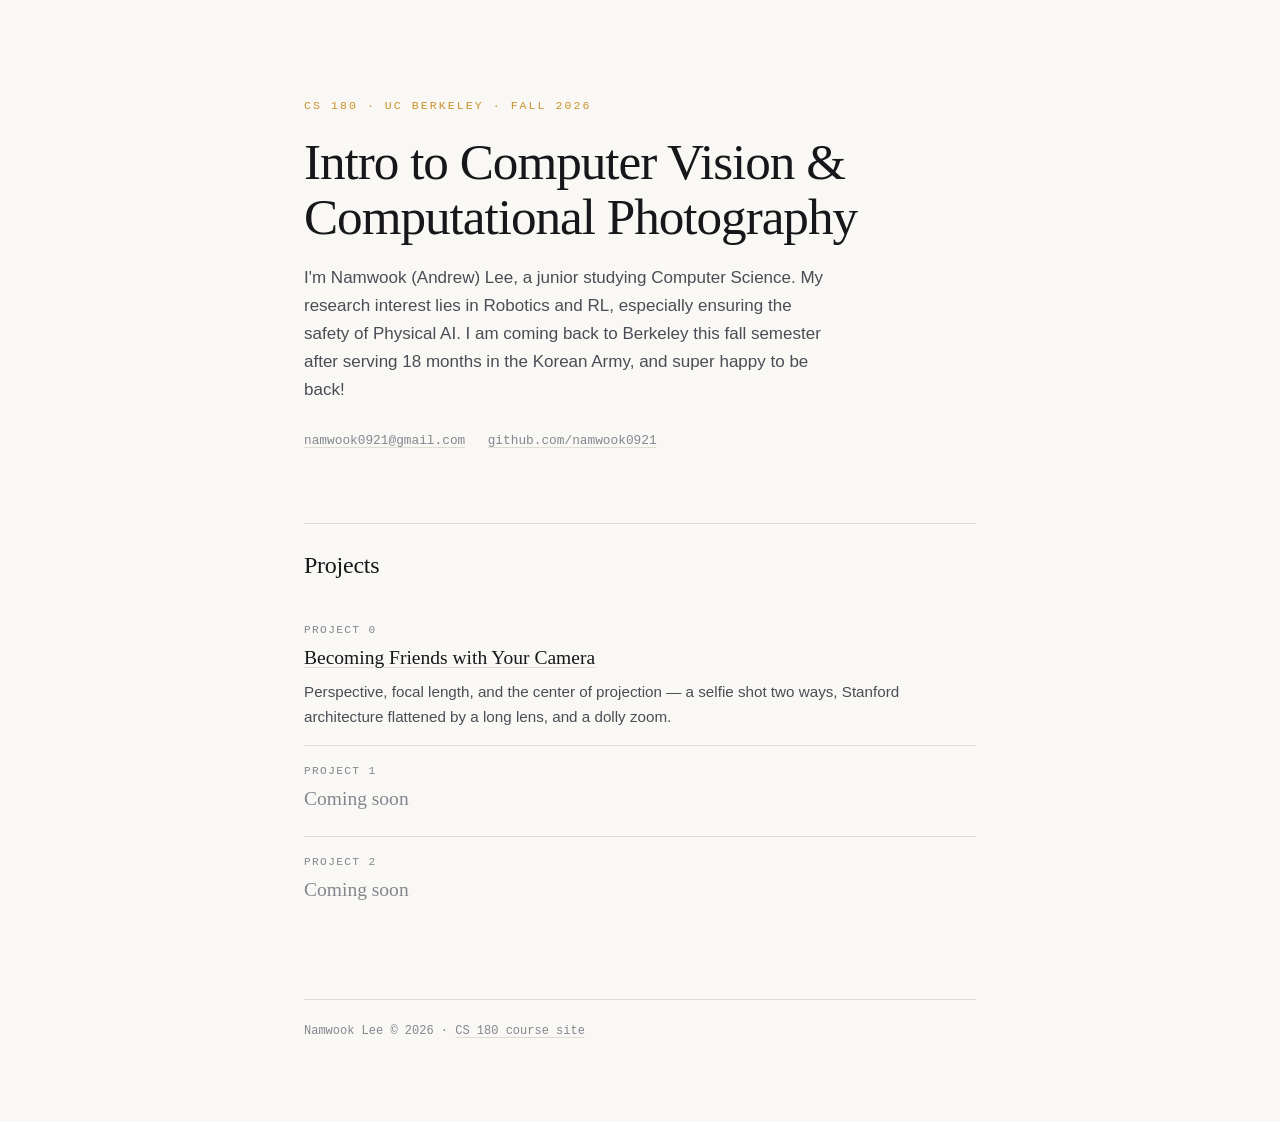
==== commit ebc5632d: "update home page bio" ====
--- a/index.html
+++ b/index.html
@@ -18,7 +18,6 @@
     --ink-2: #4a4d55;
     --ink-3: #83868f;
     --rule: #e2ddd2;
-    --blue: #003262;   /* Berkeley Blue */
     --gold: #c9922b;   /* California Gold */
     --serif: "Iowan Old Style", "Palatino Linotype", Palatino, Georgia, serif;
     --sans: -apple-system, BlinkMacSystemFont, "Segoe UI", Helvetica, Arial, sans-serif;
@@ -28,7 +27,7 @@
     :root {
       color-scheme: dark;
       --paper: #0f1113; --ink: #edeae4; --ink-2: #b3b0aa; --ink-3: #7d7b76;
-      --rule: #2a2e33; --blue: #7fb2e5; --gold: #f0b53f;
+      --rule: #2a2e33; --gold: #f0b53f;
     }
   }
 
@@ -51,7 +50,6 @@
     font-family: var(--serif); font-weight: 500; font-size: clamp(2.1rem, 6vw, 3.2rem);
     line-height: 1.08; letter-spacing: -.02em; margin: 0 0 1.2rem;
   }
-  h1 em { font-style: italic; color: var(--blue); }
   .lede { color: var(--ink-2); margin: 0 0 1.6rem; max-width: 55ch; }
   .meta {
     display: flex; flex-wrap: wrap; gap: .3rem 1.4rem;
@@ -88,10 +86,11 @@
 
 <header>
   <p class="course">CS&nbsp;180 · UC Berkeley · Fall&nbsp;2026</p>
-  <h1>Intro to Computer Vision &amp; <em>Computational Photography</em></h1>
+  <h1>Intro to Computer Vision &amp; Computational Photography</h1>
   <p class="lede">
-    I'm Namwook Lee. This site collects my coursework for CS&nbsp;180 — one page per project,
-    with the images, results, and the reasoning behind them.
+    I'm Namwook (Andrew) Lee, a junior studying Computer Science. My research interest lies in
+    Robotics and RL, especially ensuring the safety of Physical AI. I am coming back to Berkeley
+    this fall semester after serving 18 months in the Korean Army, and super happy to be back!
   </p>
   <div class="meta">
     <a href="mailto:namwook0921@gmail.com">namwook0921@gmail.com</a>
@@ -120,12 +119,6 @@
     </li>
   </ul>
 
-  <h2>About</h2>
-  <p class="body">
-    CS 180 is Berkeley's introduction to computer vision and computational photography: how images
-    are formed, how to manipulate them, and how to get a computer to make sense of them. Everything
-    here is written and photographed by me unless noted otherwise.
-  </p>
 </main>
 
 <footer>
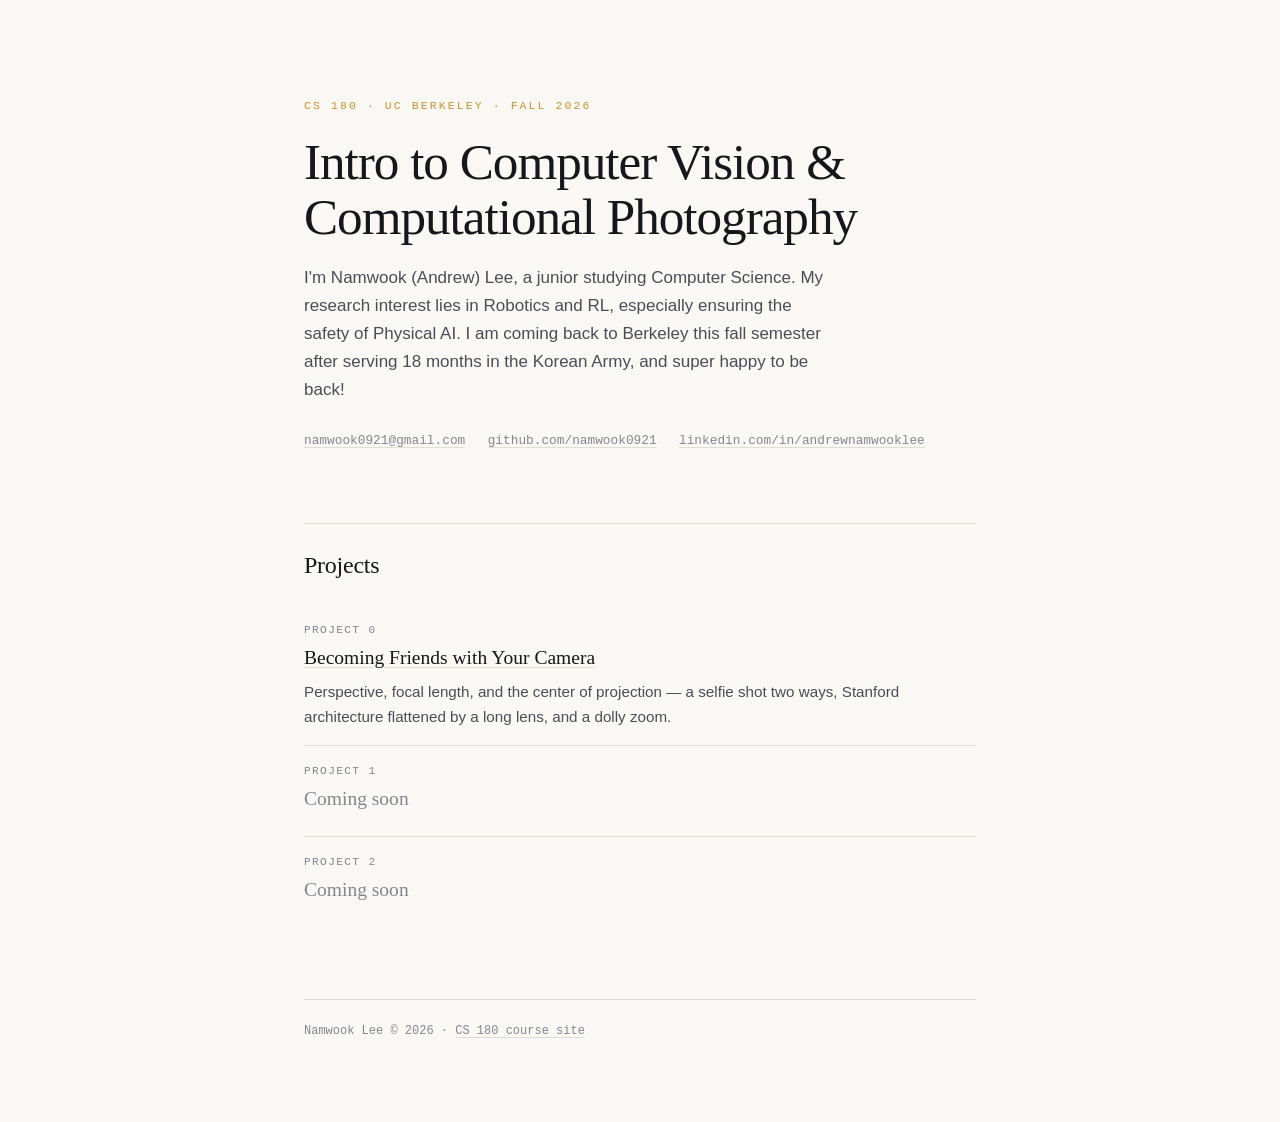
==== commit 166813c0: "Add LinkedIn link to index.html" ====
--- a/index.html
+++ b/index.html
@@ -95,6 +95,7 @@
   <div class="meta">
     <a href="mailto:namwook0921@gmail.com">namwook0921@gmail.com</a>
     <a href="https://github.com/namwook0921">github.com/namwook0921</a>
+    <a href="https://www.linkedin.com/in/andrewnamwooklee">linkedin.com/in/andrewnamwooklee</a>
   </div>
 </header>
 
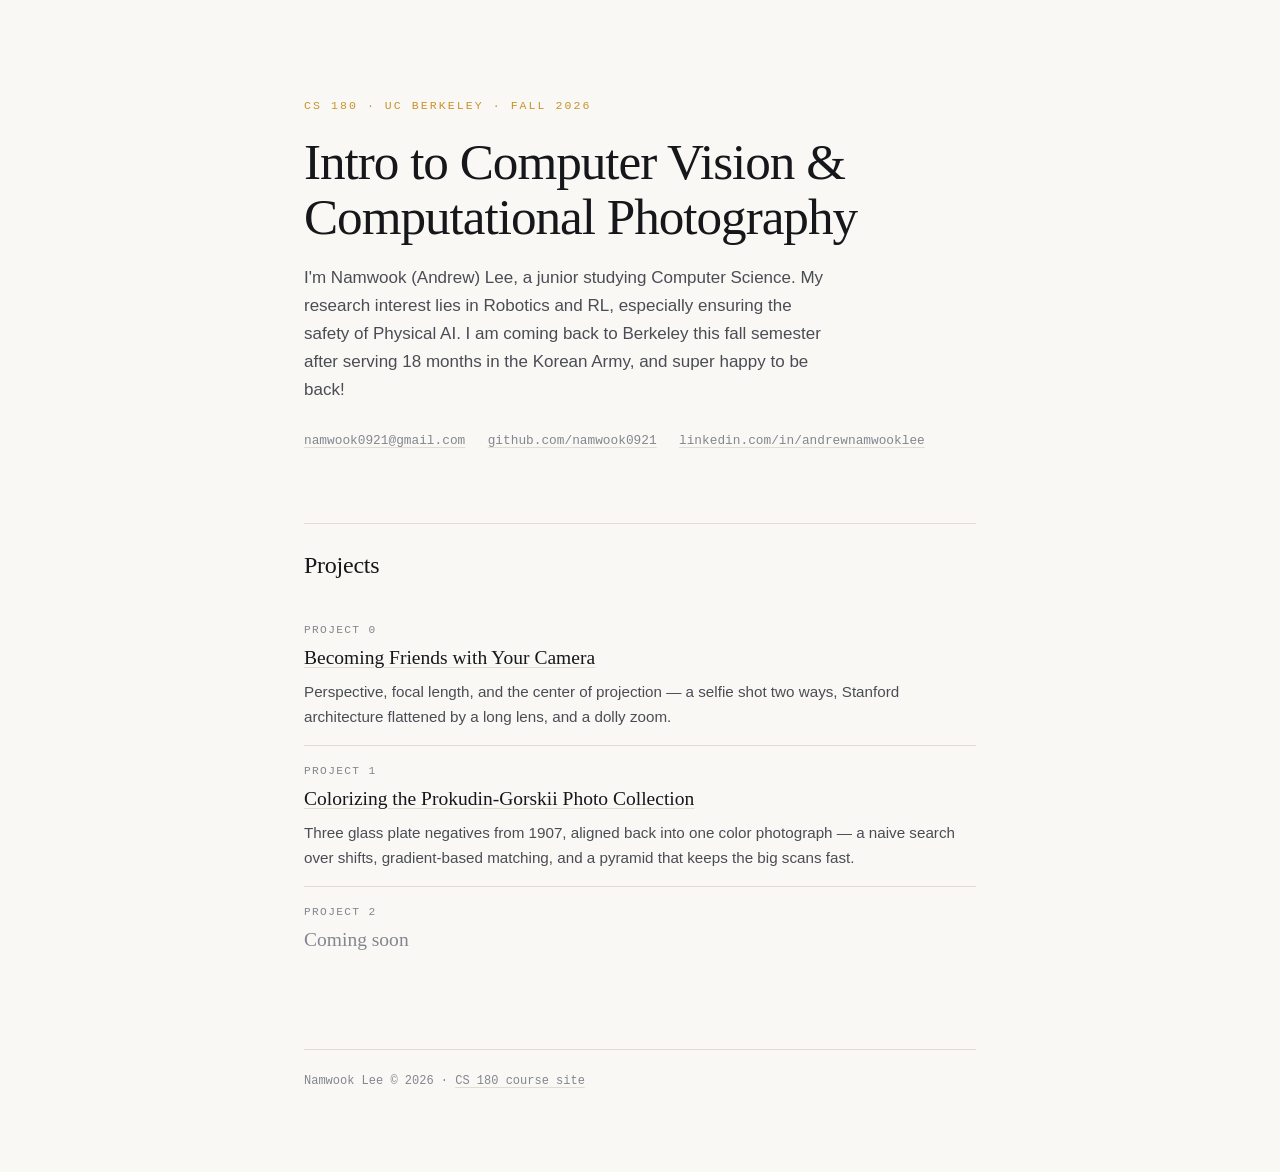
==== commit 0486ade5: "proj1: colorizing the Prokudin-Gorskii collection Feed-style page with four posts: naive L2/NCC sear" ====
--- a/index.html
+++ b/index.html
@@ -110,9 +110,13 @@
         architecture flattened by a long lens, and a dolly zoom.
       </p>
     </li>
-    <li class="soon">
+    <li>
       <div class="no">Project 1</div>
-      <div class="title">Coming soon</div>
+      <div class="title"><a href="proj1/">Colorizing the Prokudin-Gorskii Photo Collection</a></div>
+      <p class="desc">
+        Three glass plate negatives from 1907, aligned back into one color photograph — a naive
+        search over shifts, gradient-based matching, and a pyramid that keeps the big scans fast.
+      </p>
     </li>
     <li class="soon">
       <div class="no">Project 2</div>
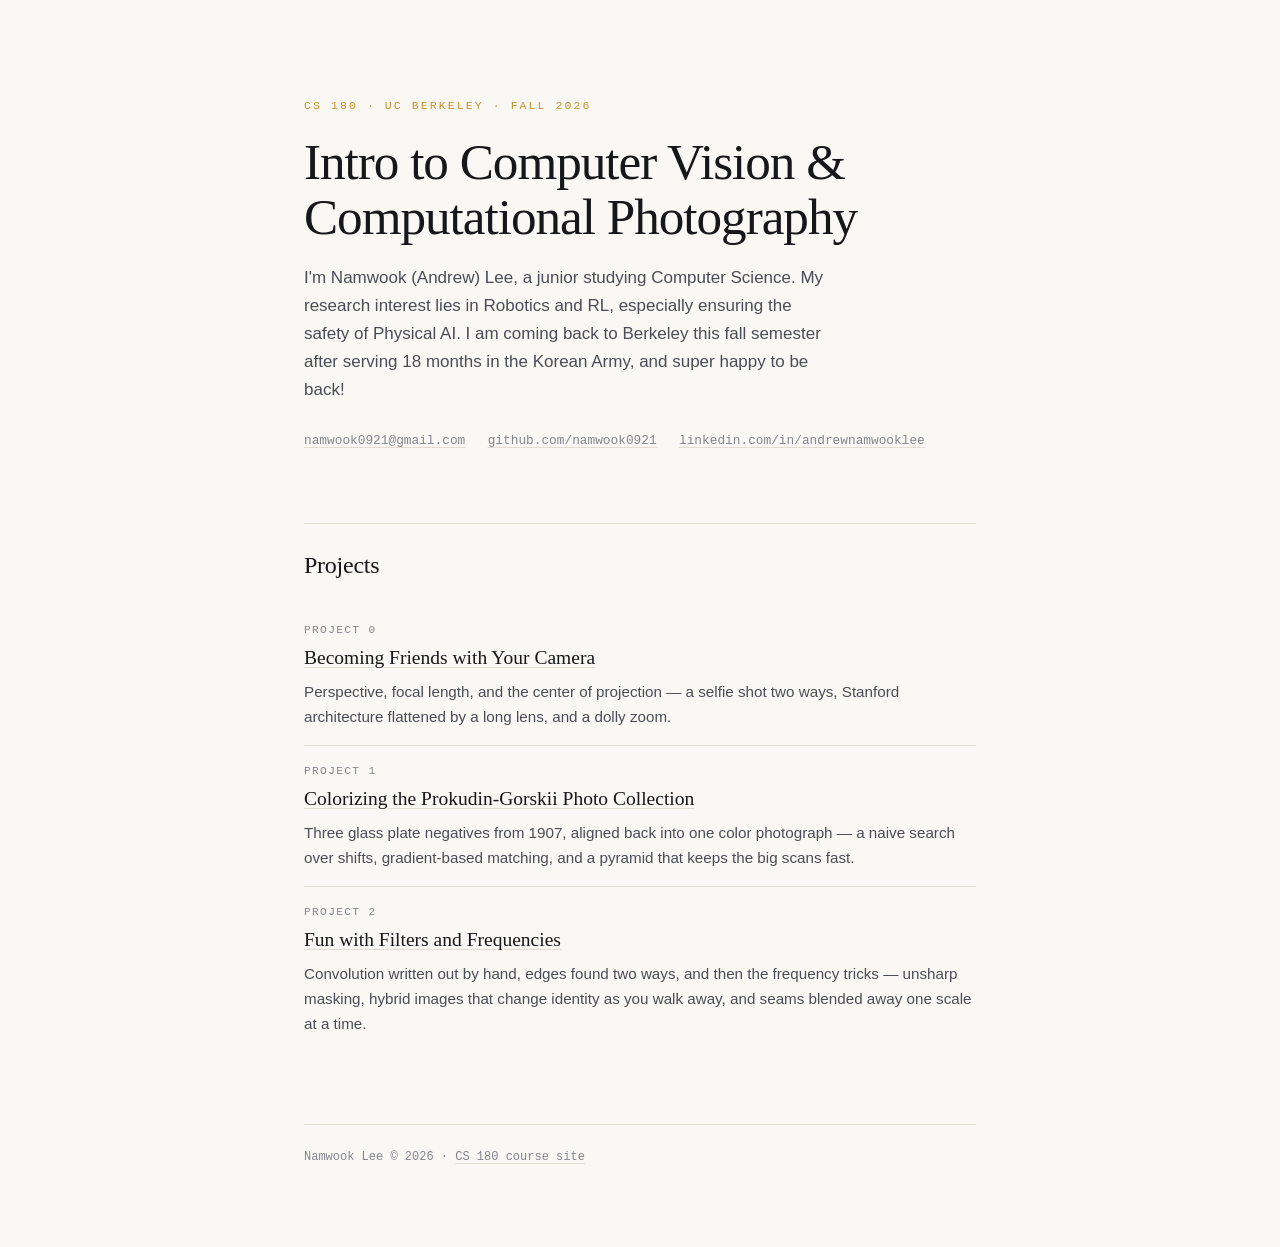
==== commit d1c8cb8e: "proj2: fun with filters and frequencies BeReal-concepted project page for CS 180 Project 2 — convolu" ====
--- a/index.html
+++ b/index.html
@@ -118,9 +118,14 @@
         search over shifts, gradient-based matching, and a pyramid that keeps the big scans fast.
       </p>
     </li>
-    <li class="soon">
+    <li>
       <div class="no">Project 2</div>
-      <div class="title">Coming soon</div>
+      <div class="title"><a href="proj2/">Fun with Filters and Frequencies</a></div>
+      <p class="desc">
+        Convolution written out by hand, edges found two ways, and then the frequency tricks — unsharp
+        masking, hybrid images that change identity as you walk away, and seams blended away one scale
+        at a time.
+      </p>
     </li>
   </ul>
 
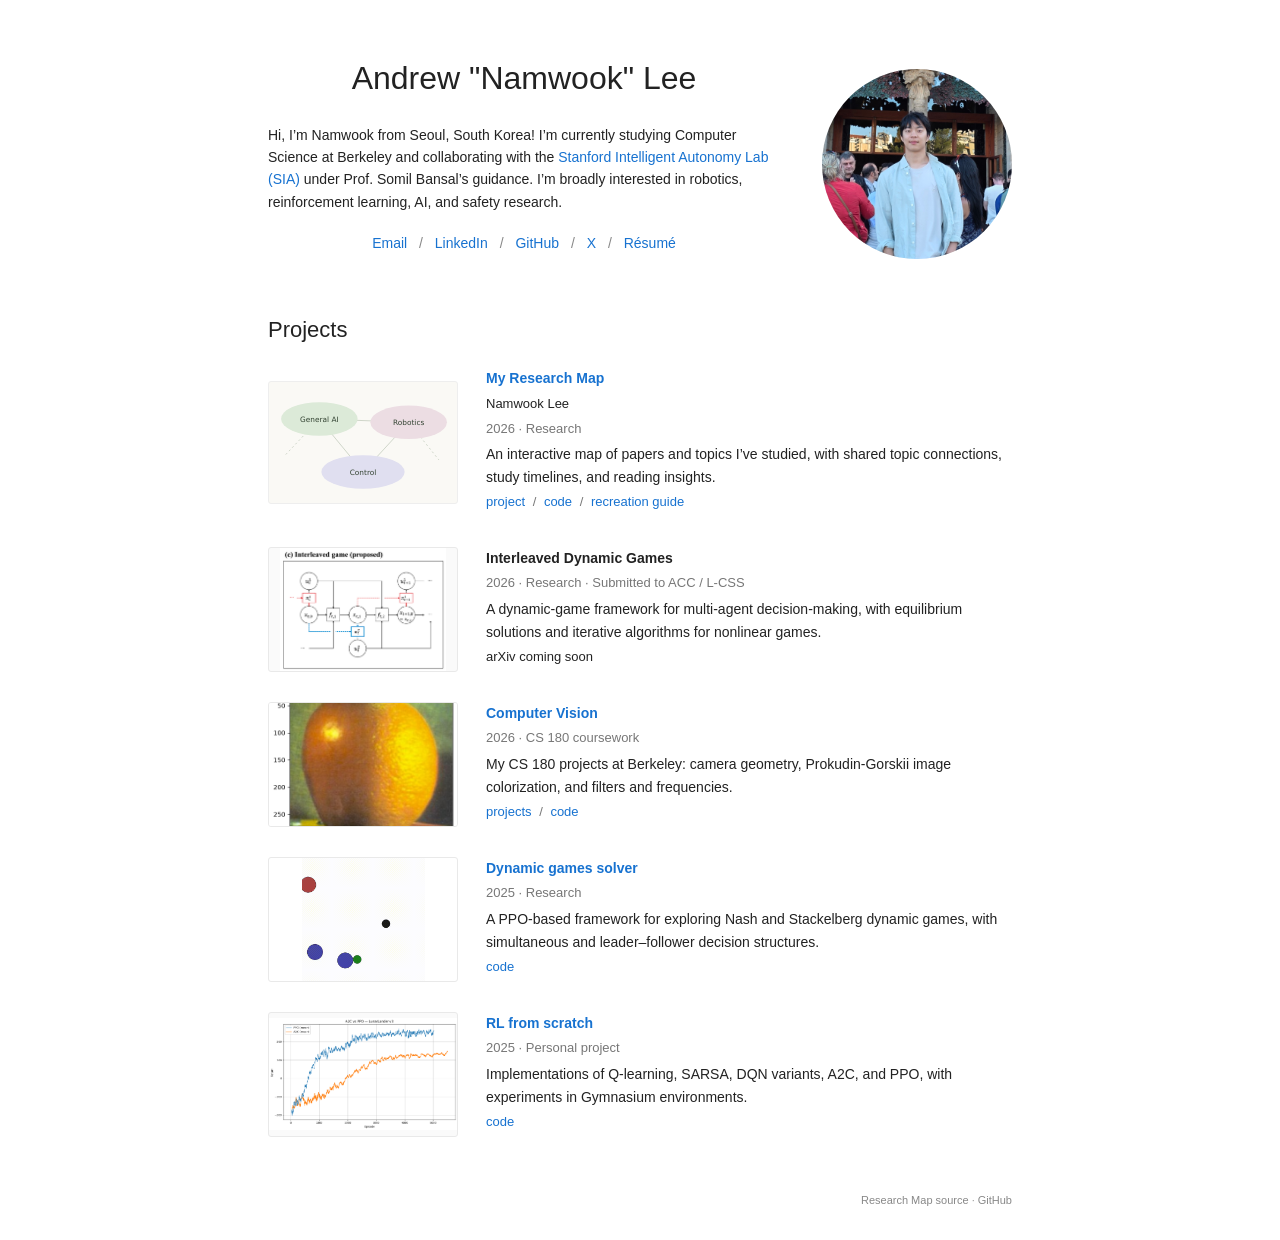
==== commit e30edbf9: "Publish personal homepage with CS 180 coursework subfolder" ====
--- a/index.html
+++ b/index.html
@@ -1,140 +1,9 @@
-<!DOCTYPE html>
-<html lang="en">
-<head>
-<meta charset="utf-8">
-<meta name="viewport" content="width=device-width, initial-scale=1">
-<title>Namwook Lee — CS 180, UC Berkeley</title>
-<meta name="description" content="Coursework for CS 180: Intro to Computer Vision and Computational Photography at UC Berkeley, Fall 2026.">
-<meta name="author" content="Namwook Lee">
-<meta property="og:type" content="website">
-<meta property="og:title" content="Namwook Lee — CS 180">
-<meta property="og:description" content="Projects for CS 180 at UC Berkeley, Fall 2026.">
-<link rel="icon" href="data:image/svg+xml,<svg xmlns='http://www.w3.org/2000/svg' viewBox='0 0 100 100'><rect width='100' height='100' rx='22' fill='%23003262'/><circle cx='50' cy='50' r='22' fill='none' stroke='%23fdb515' stroke-width='8'/><circle cx='50' cy='50' r='7' fill='%23fdb515'/></svg>">
-<style>
-  :root {
-    color-scheme: light;
-    --paper: #faf8f4;
-    --ink: #16171a;
-    --ink-2: #4a4d55;
-    --ink-3: #83868f;
-    --rule: #e2ddd2;
-    --gold: #c9922b;   /* California Gold */
-    --serif: "Iowan Old Style", "Palatino Linotype", Palatino, Georgia, serif;
-    --sans: -apple-system, BlinkMacSystemFont, "Segoe UI", Helvetica, Arial, sans-serif;
-    --mono: ui-monospace, SFMono-Regular, Menlo, Consolas, monospace;
-  }
-  @media (prefers-color-scheme: dark) {
-    :root {
-      color-scheme: dark;
-      --paper: #0f1113; --ink: #edeae4; --ink-2: #b3b0aa; --ink-3: #7d7b76;
-      --rule: #2a2e33; --gold: #f0b53f;
-    }
-  }
+<!doctype html>
+<html lang="en"><head><meta charset="utf-8"><meta name="viewport" content="width=device-width,initial-scale=1"><meta name="description" content="Andrew Namwook Lee — research interests, projects, and study notes."><title>Andrew &quot;Namwook&quot; Lee</title><link rel="stylesheet" href="styles.css"></head>
+<body><main>
+<section class="profile" aria-labelledby="name"><div class="profile-copy"><h1 id="name">Andrew &quot;Namwook&quot; Lee</h1><p>Hi, I’m Namwook from Seoul, South Korea! I’m currently studying Computer Science at Berkeley and collaborating with the <a href="https://smlbansal.github.io/sia-lab/">Stanford Intelligent Autonomy Lab (SIA)</a> under Prof. Somil Bansal’s guidance. I’m broadly interested in robotics, reinforcement learning, AI, and safety research.</p><p class="profile-links"><a href="mailto:namwook0921@berkeley.edu">Email</a><span aria-hidden="true"> / </span><a href="https://www.linkedin.com/in/andrewnamwooklee">LinkedIn</a><span aria-hidden="true"> / </span><a href="https://github.com/namwook0921">GitHub</a><span aria-hidden="true"> / </span><a href="https://x.com/nwlee6">X</a><span aria-hidden="true"> / </span><a href="assets/resume/Namwook_Lee_Resume.pdf">Résumé</a></p></div><div class="profile-image"><img src="assets/profile/namwook.jpg" alt="Andrew Namwook Lee"></div></section>
+<section id="projects"><h2>Projects</h2><article class="project"><a href="research-map/" class="project-image" aria-label="Open My Research Map"><svg viewBox="0 0 280 180" aria-hidden="true"><g fill="none" stroke="#bac5b5"><path d="M75 55L208 60L140 134Z"/><path stroke-dasharray="3 4" d="M75 55L25 108M208 60L253 116"/></g><ellipse cx="75" cy="55" rx="57" ry="25" fill="#dcead8"/><ellipse cx="208" cy="60" rx="57" ry="25" fill="#ecdde3"/><ellipse cx="140" cy="134" rx="62" ry="25" fill="#e0dff0"/><g fill="#344433" font-family="system-ui,sans-serif" font-size="11" text-anchor="middle"><text x="75" y="59">General AI</text><text x="208" y="64">Robotics</text><text x="140" y="138">Control</text></g></svg></a><div><h3><a href="research-map/">My Research Map</a></h3><p class="project-author">Namwook Lee</p><p class="project-date">2026 · Research</p><p>An interactive map of papers and topics I’ve studied, with shared topic connections, study timelines, and reading insights.</p><p class="resource-links"><a href="research-map/">project</a><span> / </span><a href="https://github.com/namwook0921/research-map">code</a><span> / </span><a href="https://github.com/namwook0921/research-map/blob/main/docs/recreate-your-map.md">recreation guide</a></p></div></article><article class="project text-project"><div class="project-thumbnail"><img src="assets/thumbnails/interleaved-games.png" alt="Interleaved dynamic game diagram showing alternating player policies and state transitions" loading="lazy"></div><div><h3>Interleaved Dynamic Games</h3><p class="project-date">2026 · Research · Submitted to ACC / L-CSS</p><p>A dynamic-game framework for multi-agent decision-making, with equilibrium solutions and iterative algorithms for nonlinear games.</p><p class="resource-links">arXiv coming soon</p></div></article><article class="project text-project"><a class="project-thumbnail vision-thumb" href="https://namwook0921.github.io/cs180/"><img src="assets/thumbnails/computer-vision.png" alt="Apple and orange multiresolution image blend" loading="lazy"></a><div><h3><a href="https://namwook0921.github.io/cs180/">Computer Vision</a></h3><p class="project-date">2026 · CS 180 coursework</p><p>My CS 180 projects at Berkeley: camera geometry, Prokudin-Gorskii image colorization, and filters and frequencies.</p><p class="resource-links"><a href="https://namwook0921.github.io/cs180/">projects</a><span> / </span><a href="https://github.com/namwook0921/namwook0921.github.io">code</a></p></div></article><article class="project text-project"><a class="project-thumbnail game-thumb" href="https://github.com/namwook0921/dynamic-games-RL"><img src="assets/thumbnails/dynamic-games.png" alt="Multi-agent Stackelberg policy rollout" loading="lazy"></a><div><h3><a href="https://github.com/namwook0921/dynamic-games-RL">Dynamic games solver</a></h3><p class="project-date">2025 · Research</p><p>A PPO-based framework for exploring Nash and Stackelberg dynamic games, with simultaneous and leader–follower decision structures.</p><p class="resource-links"><a href="https://github.com/namwook0921/dynamic-games-RL">code</a></p></div></article><article class="project text-project"><a class="project-thumbnail plot-thumb" href="https://github.com/namwook0921/RL-practice"><img src="assets/thumbnails/rl-learning.png" alt="Learning curves comparing A2C and PPO in LunarLander" loading="lazy"></a><div><h3><a href="https://github.com/namwook0921/RL-practice">RL from scratch</a></h3><p class="project-date">2025 · Personal project</p><p>Implementations of Q-learning, SARSA, DQN variants, A2C, and PPO, with experiments in Gymnasium environments.</p><p class="resource-links"><a href="https://github.com/namwook0921/RL-practice">code</a></p></div></article></section>
 
-  * { box-sizing: border-box; }
-  body {
-    margin: 0 auto; padding: 0 1.5rem 5rem; max-width: 720px;
-    background: var(--paper); color: var(--ink);
-    font-family: var(--sans); font-size: 17px; line-height: 1.65;
-    -webkit-font-smoothing: antialiased;
-  }
-  a { color: inherit; text-decoration-color: var(--rule); text-underline-offset: 3px; }
-  a:hover { text-decoration-color: var(--gold); }
-
-  header { padding: clamp(3rem, 10vw, 6rem) 0 0; }
-  .course {
-    font-family: var(--mono); font-size: .72rem; letter-spacing: .18em;
-    text-transform: uppercase; color: var(--gold); margin: 0 0 1.2rem;
-  }
-  h1 {
-    font-family: var(--serif); font-weight: 500; font-size: clamp(2.1rem, 6vw, 3.2rem);
-    line-height: 1.08; letter-spacing: -.02em; margin: 0 0 1.2rem;
-  }
-  .lede { color: var(--ink-2); margin: 0 0 1.6rem; max-width: 55ch; }
-  .meta {
-    display: flex; flex-wrap: wrap; gap: .3rem 1.4rem;
-    font-family: var(--mono); font-size: .8rem; color: var(--ink-3);
-  }
-
-  h2 {
-    font-family: var(--serif); font-weight: 500; font-size: 1.5rem; letter-spacing: -.01em;
-    margin: clamp(3rem, 7vw, 4.5rem) 0 1.2rem; padding-top: 1.4rem;
-    border-top: 1px solid var(--rule);
-  }
-
-  ul.projects { list-style: none; margin: 0; padding: 0; }
-  ul.projects li { padding: 1rem 0; border-bottom: 1px solid var(--rule); }
-  ul.projects li:last-child { border-bottom: none; }
-  .no {
-    font-family: var(--mono); font-size: .7rem; letter-spacing: .12em;
-    text-transform: uppercase; color: var(--ink-3);
-  }
-  .title { font-family: var(--serif); font-size: 1.22rem; margin: .15rem 0 .3rem; }
-  .desc { color: var(--ink-2); font-size: .95rem; margin: 0; }
-  .soon { color: var(--ink-3); }
-  .soon .title { color: var(--ink-3); }
-
-  p.body { color: var(--ink-2); max-width: 62ch; }
-
-  footer {
-    margin-top: clamp(3rem, 7vw, 4.5rem); padding-top: 1.4rem; border-top: 1px solid var(--rule);
-    font-family: var(--mono); font-size: .75rem; color: var(--ink-3);
-  }
-</style>
-</head>
-<body>
-
-<header>
-  <p class="course">CS&nbsp;180 · UC Berkeley · Fall&nbsp;2026</p>
-  <h1>Intro to Computer Vision &amp; Computational Photography</h1>
-  <p class="lede">
-    I'm Namwook (Andrew) Lee, a junior studying Computer Science. My research interest lies in
-    Robotics and RL, especially ensuring the safety of Physical AI. I am coming back to Berkeley
-    this fall semester after serving 18 months in the Korean Army, and super happy to be back!
-  </p>
-  <div class="meta">
-    <a href="mailto:namwook0921@gmail.com">namwook0921@gmail.com</a>
-    <a href="https://github.com/namwook0921">github.com/namwook0921</a>
-    <a href="https://www.linkedin.com/in/andrewnamwooklee">linkedin.com/in/andrewnamwooklee</a>
-  </div>
-</header>
-
-<main>
-  <h2>Projects</h2>
-  <ul class="projects">
-    <li>
-      <div class="no">Project 0</div>
-      <div class="title"><a href="proj0/">Becoming Friends with Your Camera</a></div>
-      <p class="desc">
-        Perspective, focal length, and the center of projection — a selfie shot two ways, Stanford
-        architecture flattened by a long lens, and a dolly zoom.
-      </p>
-    </li>
-    <li>
-      <div class="no">Project 1</div>
-      <div class="title"><a href="proj1/">Colorizing the Prokudin-Gorskii Photo Collection</a></div>
-      <p class="desc">
-        Three glass plate negatives from 1907, aligned back into one color photograph — a naive
-        search over shifts, gradient-based matching, and a pyramid that keeps the big scans fast.
-      </p>
-    </li>
-    <li>
-      <div class="no">Project 2</div>
-      <div class="title"><a href="proj2/">Fun with Filters and Frequencies</a></div>
-      <p class="desc">
-        Convolution written out by hand, edges found two ways, and then the frequency tricks — unsharp
-        masking, hybrid images that change identity as you walk away, and seams blended away one scale
-        at a time.
-      </p>
-    </li>
-  </ul>
-
-</main>
-
-<footer>
-  Namwook Lee © 2026 ·
-  <a href="https://cal-cs180.github.io/fa26/">CS 180 course site</a>
-</footer>
-
-</body>
-</html>
+<!-- Add verified Education, Publications, Experience, and Contact sections here when ready. -->
+<footer><a href="https://github.com/namwook0921/research-map">Research Map source</a><span> · </span><a href="https://github.com/namwook0921">GitHub</a></footer>
+</main></body></html>
--- a/styles.css
+++ b/styles.css
@@ -0,0 +1,9 @@
+:root{color-scheme:light;font-family:Arial,Helvetica,sans-serif;color:#222;background:white;font-size:14px;line-height:1.6}*{box-sizing:border-box}body{margin:0}main{max-width:800px;padding:58px 28px 30px;margin:0 auto}a{color:#1772d0;text-decoration:none}a:hover{color:#f09228;text-decoration:none}a:focus-visible{outline:2px solid #1772d0;outline-offset:4px}.profile{display:grid;grid-template-columns:minmax(0,1fr) 190px;align-items:center;gap:42px;margin-bottom:45px}.profile h1{text-align:center;font-size:32px;font-weight:400;line-height:1.3;margin:0 0 24px}.profile p{margin:0 0 15px}.profile-links{text-align:center;padding-top:4px}.profile-links span{color:#888;padding:0 8px}.profile-image{width:190px;height:190px;border-radius:50%;background:#f0f1f2;display:grid;place-items:center;font-size:43px;font-weight:300;color:#9ca2a6;letter-spacing:1px}section{margin-bottom:37px}h2{font-size:22px;font-weight:400;line-height:1.4;margin:0 0 22px}h3{font-size:14px;font-weight:600;margin:0 0 3px}.project{display:grid;grid-template-columns:190px minmax(0,1fr);gap:28px;align-items:center}.project-image{background:#faf9f5;border:1px solid #eee;display:block;border-radius:3px}.project-image svg{display:block;width:100%;height:auto}.project p{margin:4px 0;line-height:1.6}.project-author{font-size:13px}.project-date{font-size:13px;color:#777}.resource-links{font-size:13px}.resource-links span{color:#777;padding:0 4px}#notes p{margin:0 0 12px}ul{padding-left:20px;line-height:1.9}footer{text-align:right;color:#999;font-size:11px;margin-top:55px}footer a{color:#888}@media(max-width:600px){main{padding:32px 22px}.profile{grid-template-columns:1fr;gap:20px;margin-bottom:35px}.profile-copy{order:2}.profile-image{order:1;margin:auto;width:130px;height:130px;font-size:33px}.profile h1{font-size:29px}.project{grid-template-columns:1fr;gap:18px}.project-image{width:190px}.profile p{font-size:14px}h2{font-size:21px}}
+
+.text-project{margin-top:30px;align-items:start}.project-label{width:190px;min-height:85px;display:grid;place-items:center;background:#fafafa;color:#9b9b9b;font-size:19px;letter-spacing:.04em;border:1px solid #eee;border-radius:3px}.text-project h3{color:#222}@media(max-width:600px){.text-project{grid-template-columns:90px minmax(0,1fr);gap:18px}.project-label{width:90px;min-height:65px;font-size:14px}}
+
+.project-thumbnail{display:block;width:190px;height:125px;border:1px solid #e9e9e9;border-radius:3px;overflow:hidden;background:#fafafa}.project-thumbnail img{display:block;width:100%;height:100%;object-fit:contain}.vision-thumb img{object-fit:cover}.game-thumb{background:#fff}.text-project{align-items:center}@media(max-width:600px){.text-project{grid-template-columns:1fr;gap:15px}.project-thumbnail{width:190px;height:125px}}
+
+#projects > .project{margin-top:0}#projects > .project + .project{margin-top:30px}
+
+.profile-image{position:relative;overflow:hidden}.profile-image img{position:absolute;width:300%;height:300%;max-width:none;object-fit:cover;left:-100%;top:-130%}
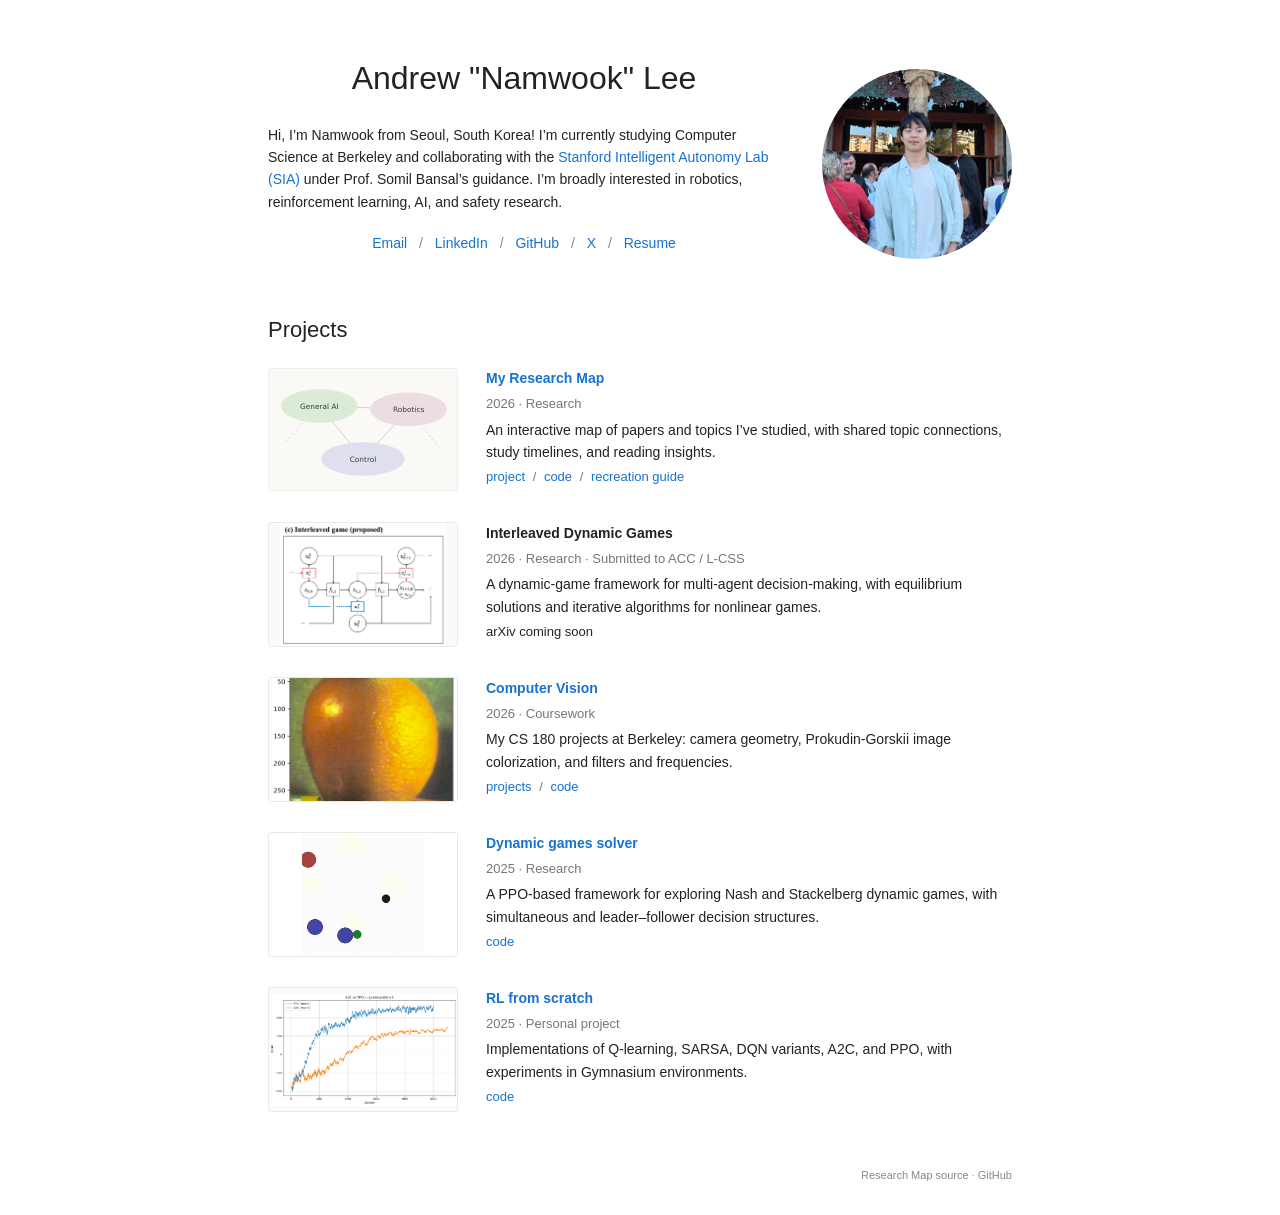
==== commit 00513d8a: "Simplify homepage project and resume labels" ====
--- a/index.html
+++ b/index.html
@@ -1,8 +1,8 @@
 <!doctype html>
 <html lang="en"><head><meta charset="utf-8"><meta name="viewport" content="width=device-width,initial-scale=1"><meta name="description" content="Andrew Namwook Lee — research interests, projects, and study notes."><title>Andrew &quot;Namwook&quot; Lee</title><link rel="stylesheet" href="styles.css"></head>
 <body><main>
-<section class="profile" aria-labelledby="name"><div class="profile-copy"><h1 id="name">Andrew &quot;Namwook&quot; Lee</h1><p>Hi, I’m Namwook from Seoul, South Korea! I’m currently studying Computer Science at Berkeley and collaborating with the <a href="https://smlbansal.github.io/sia-lab/">Stanford Intelligent Autonomy Lab (SIA)</a> under Prof. Somil Bansal’s guidance. I’m broadly interested in robotics, reinforcement learning, AI, and safety research.</p><p class="profile-links"><a href="mailto:namwook0921@berkeley.edu">Email</a><span aria-hidden="true"> / </span><a href="https://www.linkedin.com/in/andrewnamwooklee">LinkedIn</a><span aria-hidden="true"> / </span><a href="https://github.com/namwook0921">GitHub</a><span aria-hidden="true"> / </span><a href="https://x.com/nwlee6">X</a><span aria-hidden="true"> / </span><a href="assets/resume/Namwook_Lee_Resume.pdf">Résumé</a></p></div><div class="profile-image"><img src="assets/profile/namwook.jpg" alt="Andrew Namwook Lee"></div></section>
-<section id="projects"><h2>Projects</h2><article class="project"><a href="research-map/" class="project-image" aria-label="Open My Research Map"><svg viewBox="0 0 280 180" aria-hidden="true"><g fill="none" stroke="#bac5b5"><path d="M75 55L208 60L140 134Z"/><path stroke-dasharray="3 4" d="M75 55L25 108M208 60L253 116"/></g><ellipse cx="75" cy="55" rx="57" ry="25" fill="#dcead8"/><ellipse cx="208" cy="60" rx="57" ry="25" fill="#ecdde3"/><ellipse cx="140" cy="134" rx="62" ry="25" fill="#e0dff0"/><g fill="#344433" font-family="system-ui,sans-serif" font-size="11" text-anchor="middle"><text x="75" y="59">General AI</text><text x="208" y="64">Robotics</text><text x="140" y="138">Control</text></g></svg></a><div><h3><a href="research-map/">My Research Map</a></h3><p class="project-author">Namwook Lee</p><p class="project-date">2026 · Research</p><p>An interactive map of papers and topics I’ve studied, with shared topic connections, study timelines, and reading insights.</p><p class="resource-links"><a href="research-map/">project</a><span> / </span><a href="https://github.com/namwook0921/research-map">code</a><span> / </span><a href="https://github.com/namwook0921/research-map/blob/main/docs/recreate-your-map.md">recreation guide</a></p></div></article><article class="project text-project"><div class="project-thumbnail"><img src="assets/thumbnails/interleaved-games.png" alt="Interleaved dynamic game diagram showing alternating player policies and state transitions" loading="lazy"></div><div><h3>Interleaved Dynamic Games</h3><p class="project-date">2026 · Research · Submitted to ACC / L-CSS</p><p>A dynamic-game framework for multi-agent decision-making, with equilibrium solutions and iterative algorithms for nonlinear games.</p><p class="resource-links">arXiv coming soon</p></div></article><article class="project text-project"><a class="project-thumbnail vision-thumb" href="https://namwook0921.github.io/cs180/"><img src="assets/thumbnails/computer-vision.png" alt="Apple and orange multiresolution image blend" loading="lazy"></a><div><h3><a href="https://namwook0921.github.io/cs180/">Computer Vision</a></h3><p class="project-date">2026 · CS 180 coursework</p><p>My CS 180 projects at Berkeley: camera geometry, Prokudin-Gorskii image colorization, and filters and frequencies.</p><p class="resource-links"><a href="https://namwook0921.github.io/cs180/">projects</a><span> / </span><a href="https://github.com/namwook0921/namwook0921.github.io">code</a></p></div></article><article class="project text-project"><a class="project-thumbnail game-thumb" href="https://github.com/namwook0921/dynamic-games-RL"><img src="assets/thumbnails/dynamic-games.png" alt="Multi-agent Stackelberg policy rollout" loading="lazy"></a><div><h3><a href="https://github.com/namwook0921/dynamic-games-RL">Dynamic games solver</a></h3><p class="project-date">2025 · Research</p><p>A PPO-based framework for exploring Nash and Stackelberg dynamic games, with simultaneous and leader–follower decision structures.</p><p class="resource-links"><a href="https://github.com/namwook0921/dynamic-games-RL">code</a></p></div></article><article class="project text-project"><a class="project-thumbnail plot-thumb" href="https://github.com/namwook0921/RL-practice"><img src="assets/thumbnails/rl-learning.png" alt="Learning curves comparing A2C and PPO in LunarLander" loading="lazy"></a><div><h3><a href="https://github.com/namwook0921/RL-practice">RL from scratch</a></h3><p class="project-date">2025 · Personal project</p><p>Implementations of Q-learning, SARSA, DQN variants, A2C, and PPO, with experiments in Gymnasium environments.</p><p class="resource-links"><a href="https://github.com/namwook0921/RL-practice">code</a></p></div></article></section>
+<section class="profile" aria-labelledby="name"><div class="profile-copy"><h1 id="name">Andrew &quot;Namwook&quot; Lee</h1><p>Hi, I’m Namwook from Seoul, South Korea! I’m currently studying Computer Science at Berkeley and collaborating with the <a href="https://smlbansal.github.io/sia-lab/">Stanford Intelligent Autonomy Lab (SIA)</a> under Prof. Somil Bansal’s guidance. I’m broadly interested in robotics, reinforcement learning, AI, and safety research.</p><p class="profile-links"><a href="mailto:namwook0921@berkeley.edu">Email</a><span aria-hidden="true"> / </span><a href="https://www.linkedin.com/in/andrewnamwooklee">LinkedIn</a><span aria-hidden="true"> / </span><a href="https://github.com/namwook0921">GitHub</a><span aria-hidden="true"> / </span><a href="https://x.com/nwlee6">X</a><span aria-hidden="true"> / </span><a href="assets/resume/Namwook_Lee_Resume.pdf">Resume</a></p></div><div class="profile-image"><img src="assets/profile/namwook.jpg" alt="Andrew Namwook Lee"></div></section>
+<section id="projects"><h2>Projects</h2><article class="project"><a href="research-map/" class="project-image" aria-label="Open My Research Map"><svg viewBox="0 0 280 180" aria-hidden="true"><g fill="none" stroke="#bac5b5"><path d="M75 55L208 60L140 134Z"/><path stroke-dasharray="3 4" d="M75 55L25 108M208 60L253 116"/></g><ellipse cx="75" cy="55" rx="57" ry="25" fill="#dcead8"/><ellipse cx="208" cy="60" rx="57" ry="25" fill="#ecdde3"/><ellipse cx="140" cy="134" rx="62" ry="25" fill="#e0dff0"/><g fill="#344433" font-family="system-ui,sans-serif" font-size="11" text-anchor="middle"><text x="75" y="59">General AI</text><text x="208" y="64">Robotics</text><text x="140" y="138">Control</text></g></svg></a><div><h3><a href="research-map/">My Research Map</a></h3><p class="project-date">2026 · Research</p><p>An interactive map of papers and topics I’ve studied, with shared topic connections, study timelines, and reading insights.</p><p class="resource-links"><a href="research-map/">project</a><span> / </span><a href="https://github.com/namwook0921/research-map">code</a><span> / </span><a href="https://github.com/namwook0921/research-map/blob/main/docs/recreate-your-map.md">recreation guide</a></p></div></article><article class="project text-project"><div class="project-thumbnail"><img src="assets/thumbnails/interleaved-games.png" alt="Interleaved dynamic game diagram showing alternating player policies and state transitions" loading="lazy"></div><div><h3>Interleaved Dynamic Games</h3><p class="project-date">2026 · Research · Submitted to ACC / L-CSS</p><p>A dynamic-game framework for multi-agent decision-making, with equilibrium solutions and iterative algorithms for nonlinear games.</p><p class="resource-links">arXiv coming soon</p></div></article><article class="project text-project"><a class="project-thumbnail vision-thumb" href="https://namwook0921.github.io/cs180/"><img src="assets/thumbnails/computer-vision.png" alt="Apple and orange multiresolution image blend" loading="lazy"></a><div><h3><a href="https://namwook0921.github.io/cs180/">Computer Vision</a></h3><p class="project-date">2026 · Coursework</p><p>My CS 180 projects at Berkeley: camera geometry, Prokudin-Gorskii image colorization, and filters and frequencies.</p><p class="resource-links"><a href="https://namwook0921.github.io/cs180/">projects</a><span> / </span><a href="https://github.com/namwook0921/namwook0921.github.io">code</a></p></div></article><article class="project text-project"><a class="project-thumbnail game-thumb" href="https://github.com/namwook0921/dynamic-games-RL"><img src="assets/thumbnails/dynamic-games.png" alt="Multi-agent Stackelberg policy rollout" loading="lazy"></a><div><h3><a href="https://github.com/namwook0921/dynamic-games-RL">Dynamic games solver</a></h3><p class="project-date">2025 · Research</p><p>A PPO-based framework for exploring Nash and Stackelberg dynamic games, with simultaneous and leader–follower decision structures.</p><p class="resource-links"><a href="https://github.com/namwook0921/dynamic-games-RL">code</a></p></div></article><article class="project text-project"><a class="project-thumbnail plot-thumb" href="https://github.com/namwook0921/RL-practice"><img src="assets/thumbnails/rl-learning.png" alt="Learning curves comparing A2C and PPO in LunarLander" loading="lazy"></a><div><h3><a href="https://github.com/namwook0921/RL-practice">RL from scratch</a></h3><p class="project-date">2025 · Personal project</p><p>Implementations of Q-learning, SARSA, DQN variants, A2C, and PPO, with experiments in Gymnasium environments.</p><p class="resource-links"><a href="https://github.com/namwook0921/RL-practice">code</a></p></div></article></section>
 
 <!-- Add verified Education, Publications, Experience, and Contact sections here when ready. -->
 <footer><a href="https://github.com/namwook0921/research-map">Research Map source</a><span> · </span><a href="https://github.com/namwook0921">GitHub</a></footer>
